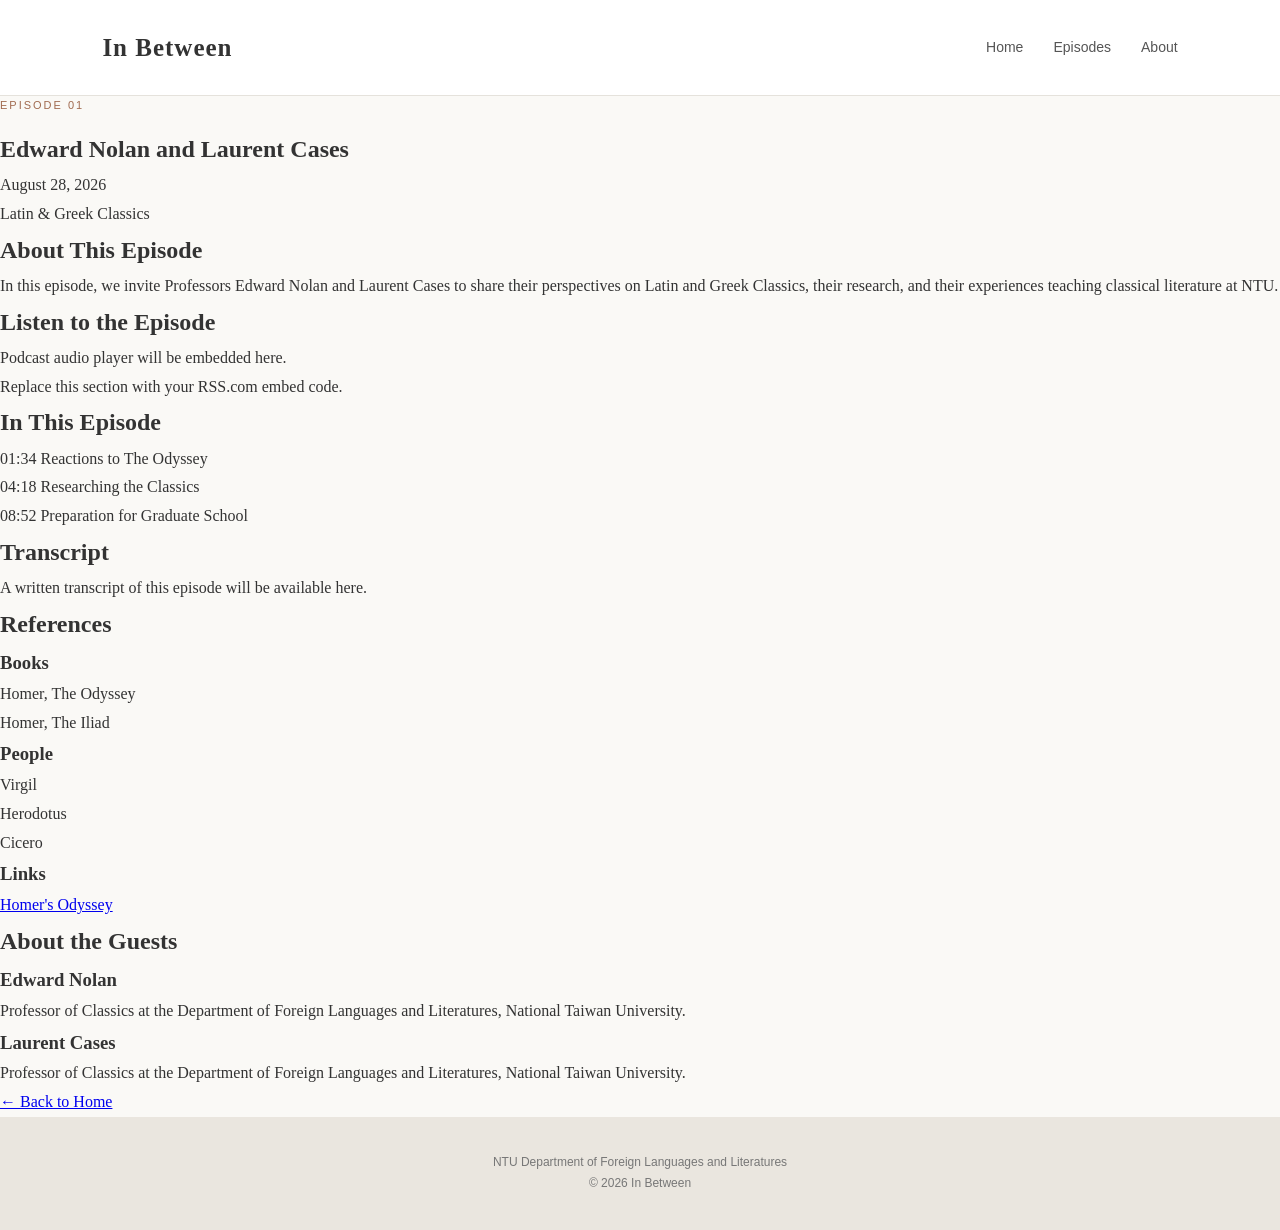
==== episodes/episode-01.html @ c0de311c "Add Episode 01 page" ====
<!DOCTYPE html>
<html lang="en">

<head>
    <meta charset="UTF-8">
    <meta name="viewport" content="width=device-width, initial-scale=1.0">

    <title>Episode 01 | In Between</title>

    <link rel="stylesheet" href="../css/style.css">
</head>

<body>

    <!-- Navigation -->
    <header class="site-header">
        <a href="../index.html" class="logo">In Between</a>

        <nav>
            <a href="../index.html">Home</a>
            <a href="../index.html#episodes">Episodes</a>
            <a href="../index.html#about">About</a>
        </nav>
    </header>

    <main class="episode-page">

        <!-- Episode Header -->
        <section class="episode-hero">

            <p class="episode-number">EPISODE 01</p>

            <h1>Edward Nolan and Laurent Cases</h1>

            <p class="episode-date">August 28, 2026</p>

            <p class="episode-subtitle">
                Latin & Greek Classics
            </p>

        </section>

        <!-- Introduction -->
        <section class="episode-intro">

            <h2>About This Episode</h2>

            <p>
                In this episode, we invite Professors
                Edward Nolan and Laurent Cases to share
                their perspectives on Latin and Greek
                Classics, their research, and their
                experiences teaching classical literature
                at NTU.
            </p>

        </section>

        <!-- Audio Player -->
        <section class="audio-section">

            <h2>Listen to the Episode</h2>

            <div class="audio-player">
                <p>
                    Podcast audio player will be embedded here.
                </p>
                <p>
                    Replace this section with your RSS.com
                    embed code.
                </p>
            </div>

        </section>

        <!-- Timestamps -->
        <section class="timestamps">

            <h2>In This Episode</h2>

            <ul>
                <li>
                    <span>01:34</span>
                    Reactions to The Odyssey
                </li>

                <li>
                    <span>04:18</span>
                    Researching the Classics
                </li>

                <li>
                    <span>08:52</span>
                    Preparation for Graduate School
                </li>
            </ul>

        </section>

        <!-- Transcript -->
        <section class="transcript">

            <h2>Transcript</h2>

            <p>
                A written transcript of this episode
                will be available here.
            </p>

        </section>

        <!-- References -->
        <section class="references">

            <h2>References</h2>

            <h3>Books</h3>
            <ul>
                <li>Homer, The Odyssey</li>
                <li>Homer, The Iliad</li>
            </ul>

            <h3>People</h3>
            <ul>
                <li>Virgil</li>
                <li>Herodotus</li>
                <li>Cicero</li>
            </ul>

            <h3>Links</h3>
            <ul>
                <li>
                    <a href="https://en.wikipedia.org/wiki/Odyssey"
                       target="_blank">
                        Homer's Odyssey
                    </a>
                </li>
            </ul>

        </section>

        <!-- Guest Biographies -->
        <section class="guests">

            <h2>About the Guests</h2>

            <div class="guest-card">

                <h3>Edward Nolan</h3>

                <p>
                    Professor of Classics at the Department
                    of Foreign Languages and Literatures,
                    National Taiwan University.
                </p>

            </div>

            <div class="guest-card">

                <h3>Laurent Cases</h3>

                <p>
                    Professor of Classics at the Department
                    of Foreign Languages and Literatures,
                    National Taiwan University.
                </p>

            </div>

        </section>

        <!-- Back to Home -->
        <div class="back-home">
            <a href="../index.html">
                ← Back to Home
            </a>
        </div>

    </main>

    <!-- Footer -->
    <footer>
        <p>
            NTU Department of Foreign Languages and Literatures
        </p>

        <p>© 2026 In Between</p>
    </footer>

</body>
</html>
---- css/style.css ----
/* =========================
   GENERAL SETTINGS
========================= */

* {
    box-sizing: border-box;
    margin: 0;
    padding: 0;
}

html {
    scroll-behavior: smooth;
}

body {
    font-family: Georgia, "Times New Roman", serif;
    color: #333333;
    background-color: #faf9f6;
    line-height: 1.8;
}

/* =========================
   HEADER & NAVIGATION
========================= */

.site-header {
    display: flex;
    justify-content: space-between;
    align-items: center;
    padding: 25px 8%;
    background-color: #ffffff;
    border-bottom: 1px solid #e5e2dc;
}

.logo {
    font-size: 25px;
    font-weight: bold;
    color: #333333;
    text-decoration: none;
    letter-spacing: 1px;
}

nav {
    display: flex;
    gap: 30px;
}

nav a {
    color: #555555;
    text-decoration: none;
    font-family: Arial, sans-serif;
    font-size: 14px;
}

nav a:hover {
    color: #a16b50;
}

/* =========================
   HERO SECTION
========================= */

.hero {
    text-align: center;
    padding: 120px 20px;
    background-color: #eeeae2;
}

.eyebrow {
    font-family: Arial, sans-serif;
    font-size: 12px;
    letter-spacing: 2px;
    text-transform: uppercase;
    color: #8c7666;
    margin-bottom: 25px;
}

.hero h1 {
    font-size: 64px;
    font-weight: normal;
    letter-spacing: 3px;
    margin-bottom: 20px;
}

.hero-description {
    font-size: 18px;
    color: #666666;
}

/* =========================
   CONTENT SECTIONS
========================= */

.about,
.episodes {
    max-width: 900px;
    margin: 90px auto;
    padding: 0 25px;
}

.about h2,
.episodes h2 {
    font-size: 30px;
    font-weight: normal;
    margin-bottom: 25px;
    border-bottom: 1px solid #d8d2c8;
    padding-bottom: 12px;
}

.about p {
    font-size: 17px;
    color: #555555;
}

/* =========================
   EPISODE CARD
========================= */

.episode-card {
    background-color: #ffffff;
    padding: 35px;
    border: 1px solid #e8e4dc;
    margin-top: 25px;
}

.episode-number {
    font-family: Arial, sans-serif;
    font-size: 11px;
    letter-spacing: 2px;
    color: #a16b50;
    margin-bottom: 12px;
}

.episode-card h3 {
    font-size: 24px;
    font-weight: normal;
    margin-bottom: 12px;
}

.episode-card p {
    color: #777777;
}

.read-more {
    display: inline-block;
    margin-top: 20px;
    color: #a16b50;
    text-decoration: none;
}

.read-more:hover {
    text-decoration: underline;
}

/* =========================
   FOOTER
========================= */

footer {
    text-align: center;
    padding: 35px 20px;
    background-color: #eae6df;
    color: #777777;
    font-family: Arial, sans-serif;
    font-size: 12px;
}

/* =========================
   MOBILE RESPONSIVE
========================= */

@media (max-width: 600px) {

    .site-header {
        flex-direction: column;
        gap: 15px;
    }

    nav {
        gap: 18px;
    }

    .hero {
        padding: 80px 20px;
    }

    .hero h1 {
        font-size: 42px;
    }

    .about,
    .episodes {
        margin: 60px auto;
    }

}
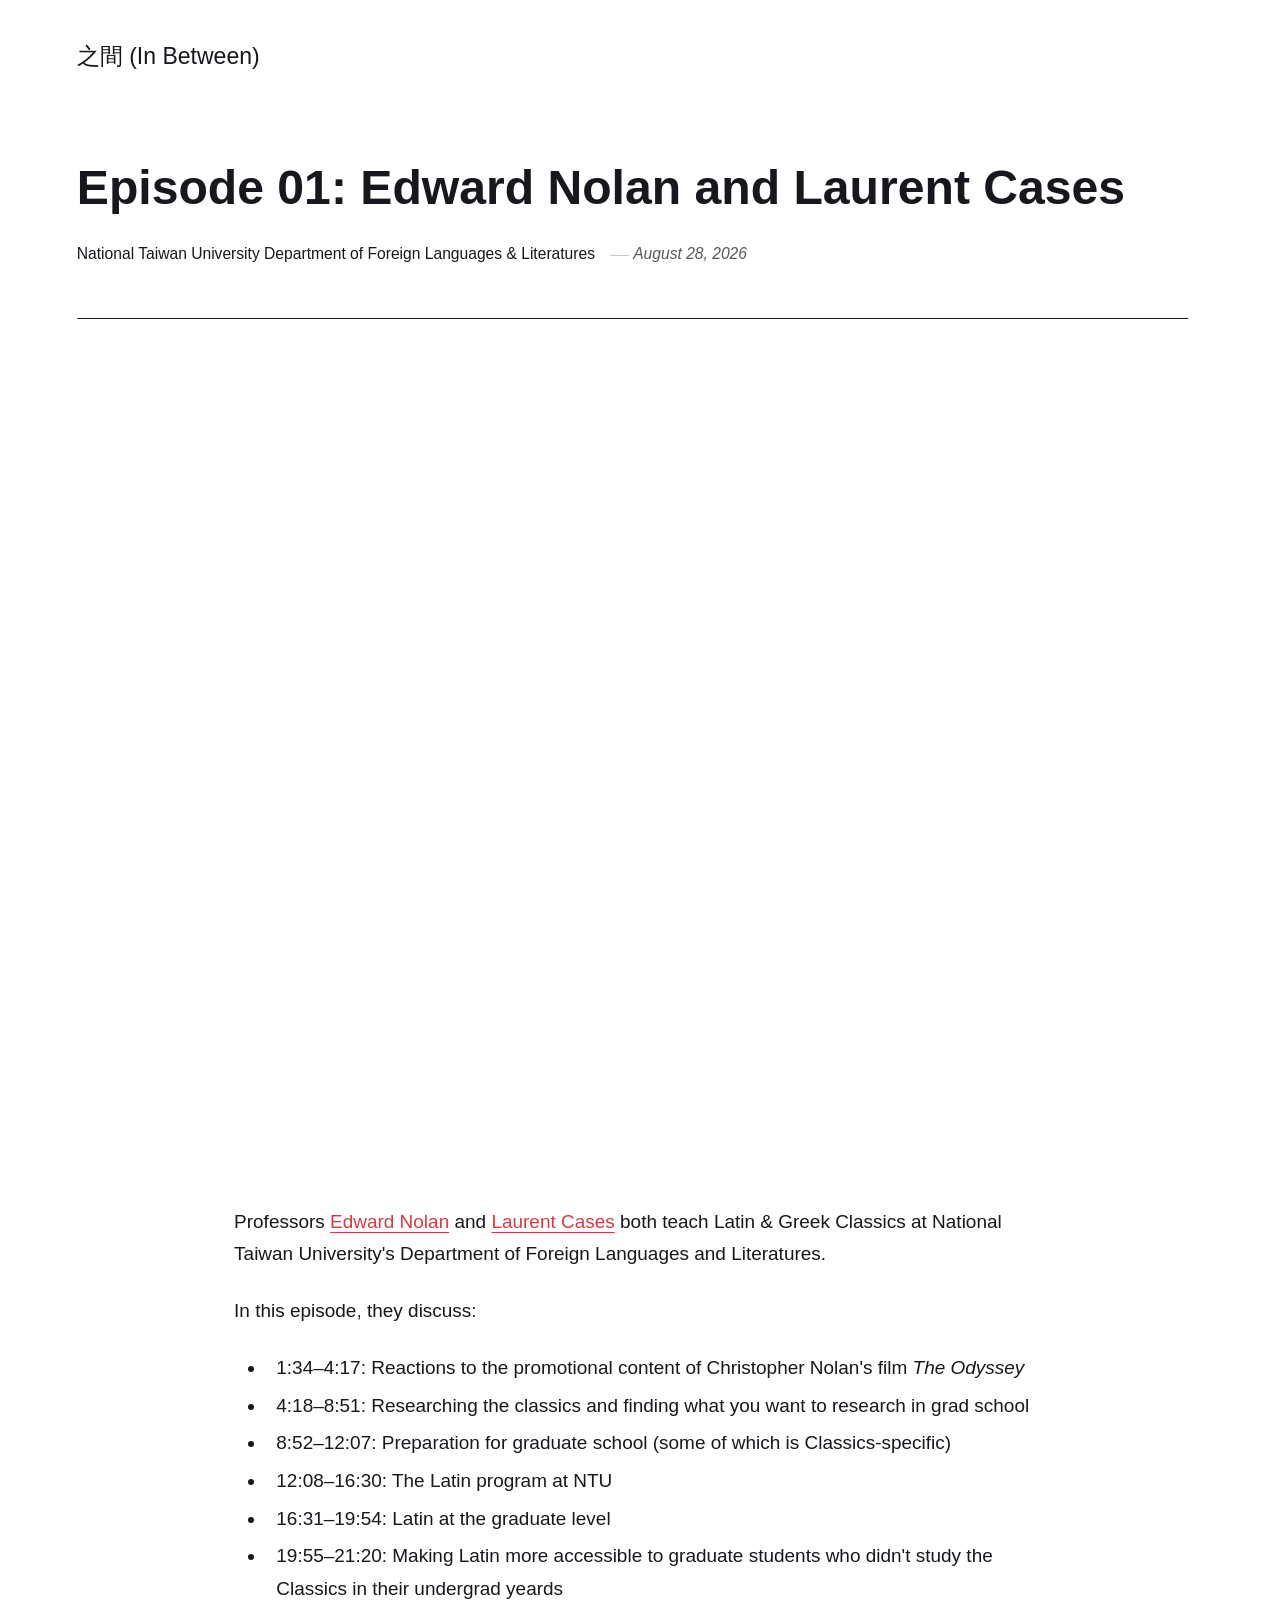
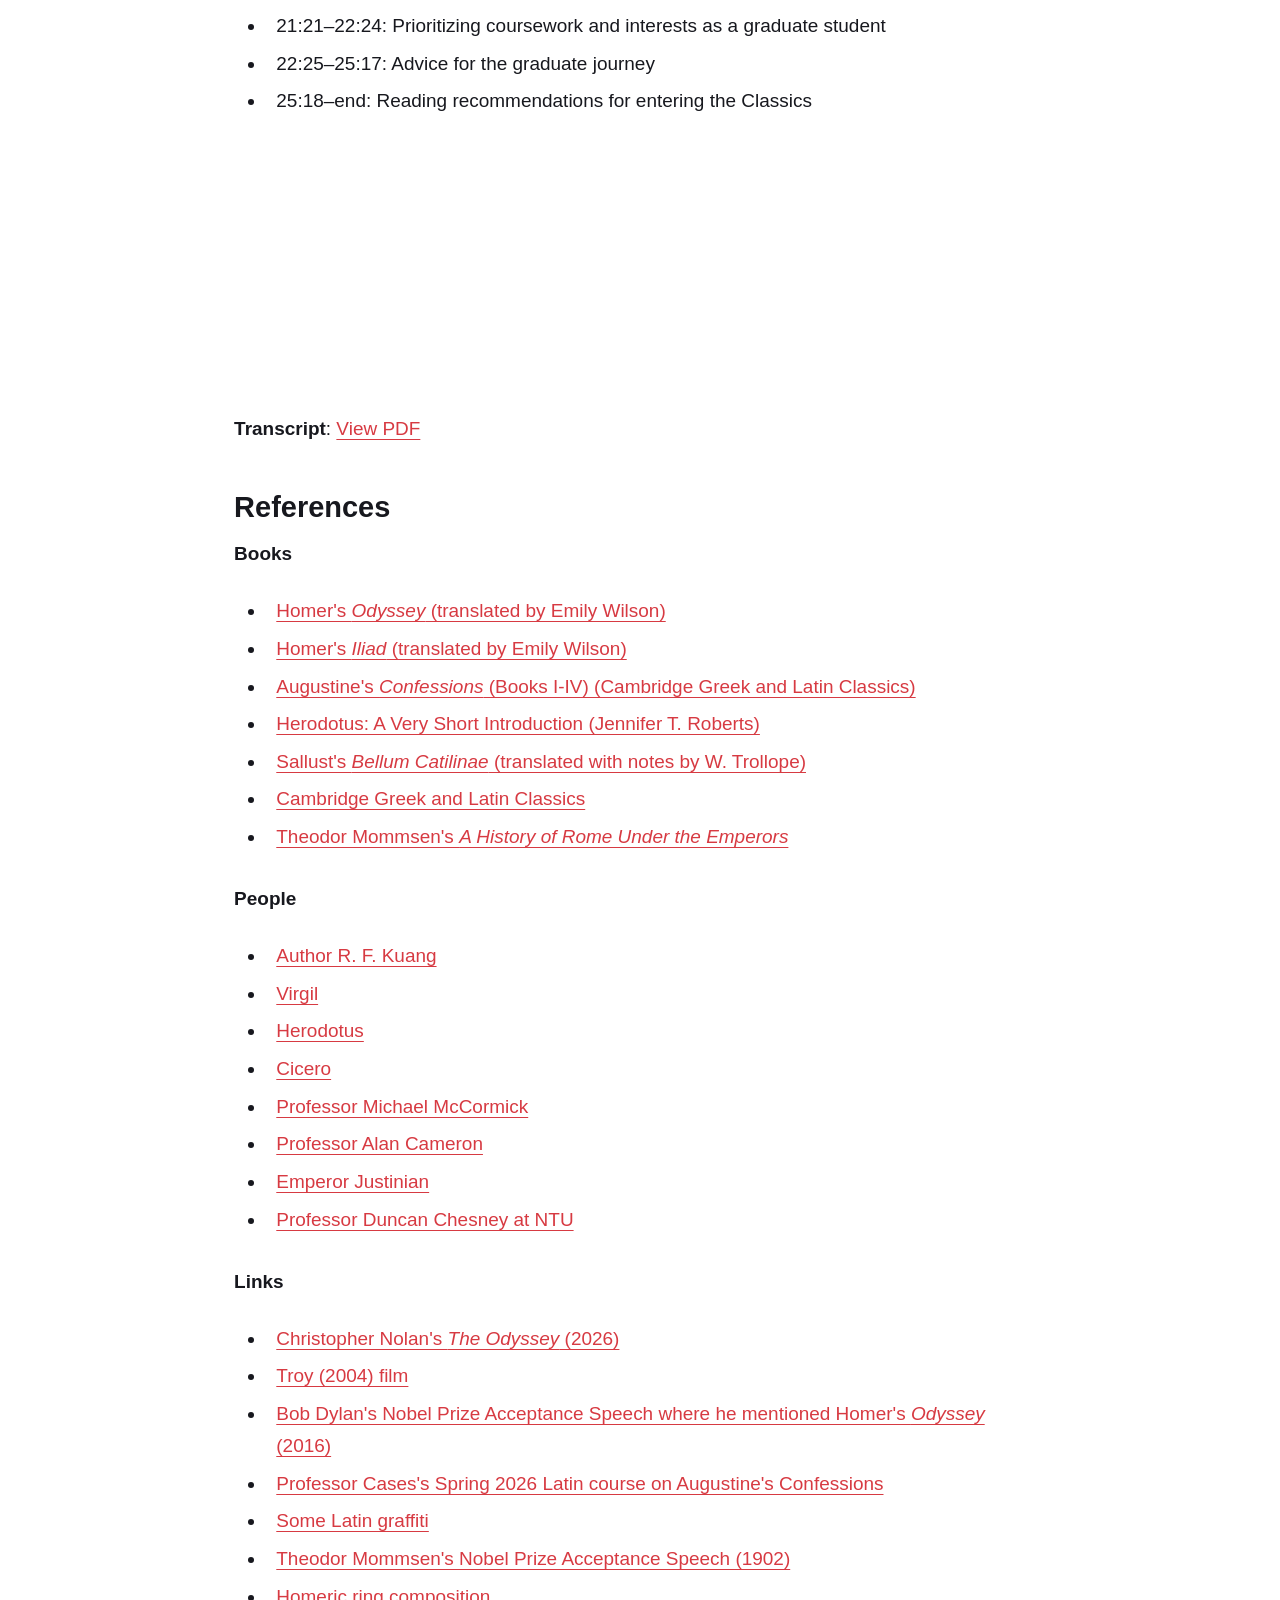
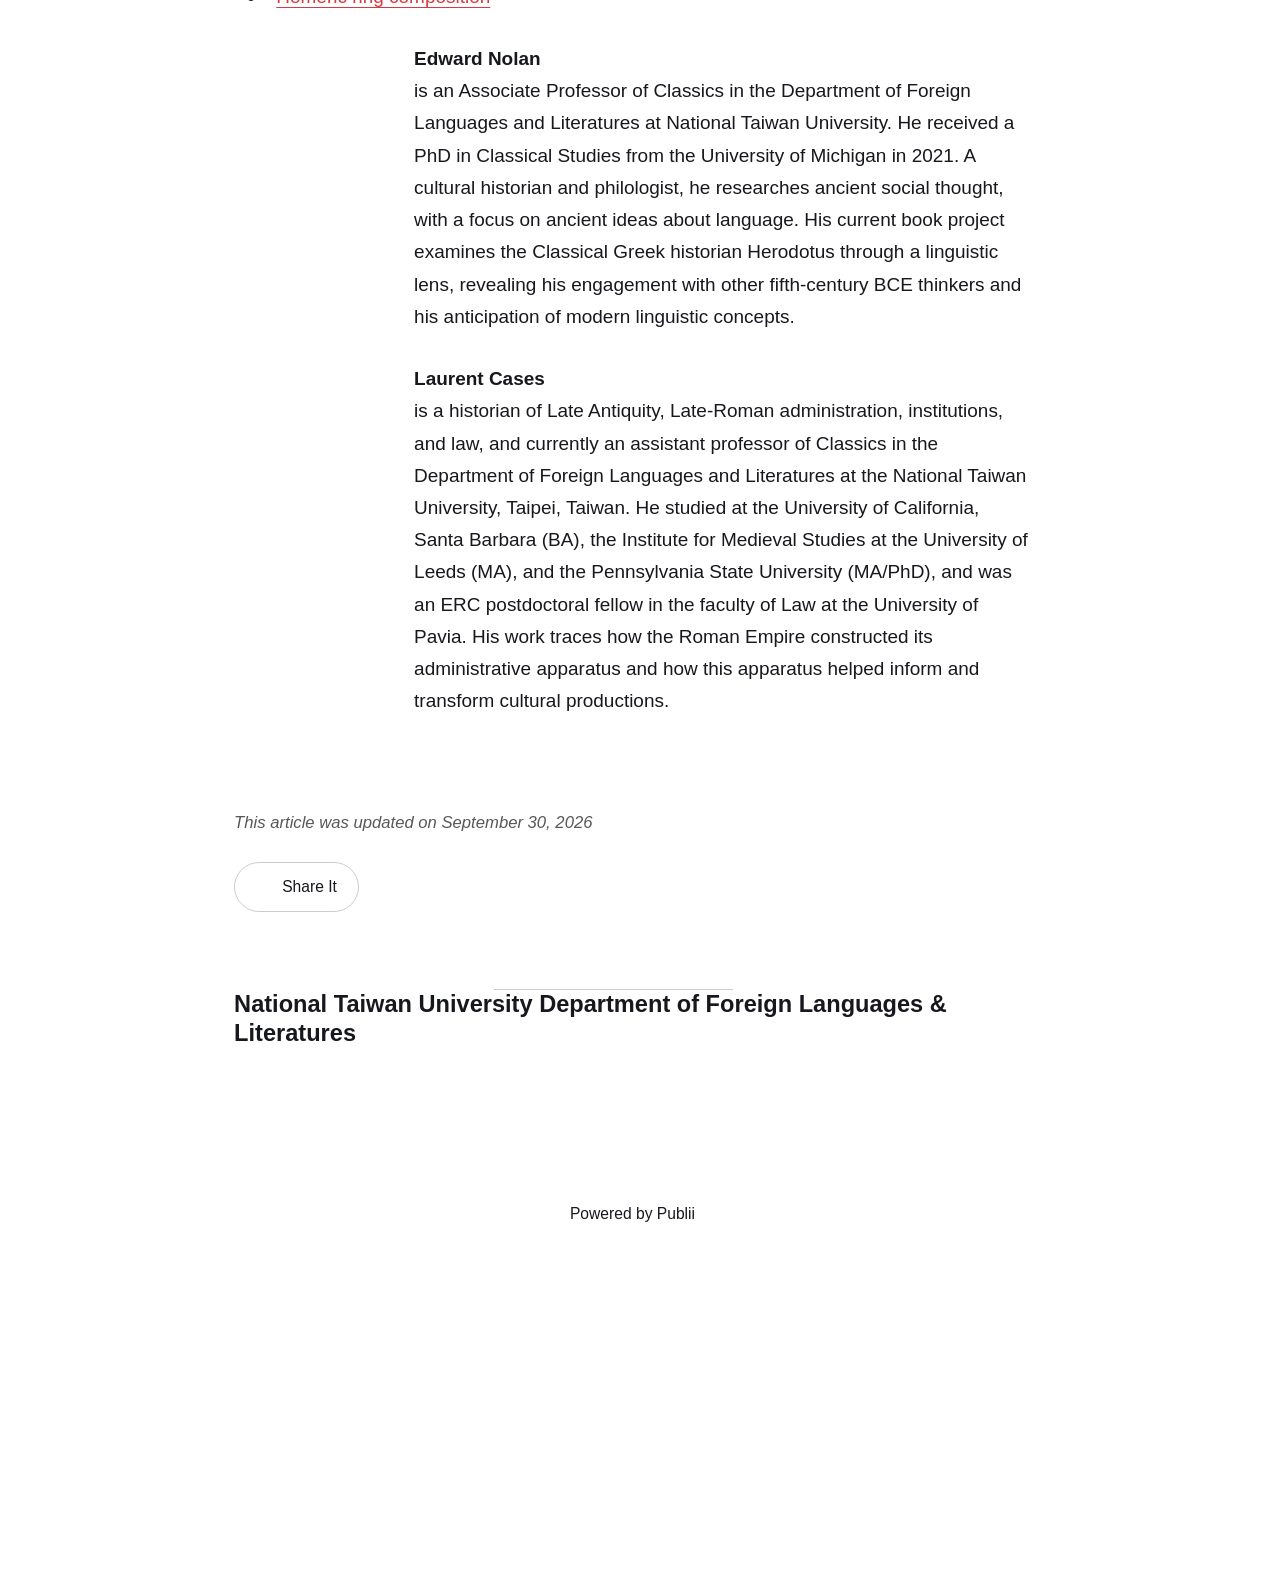
==== commit f80fb895: "Update episode-01.html" ====
--- a/episodes/episode-01.html
+++ b/episodes/episode-01.html
@@ -1,193 +1,12 @@
-
-<!DOCTYPE html>
-<html lang="en">
-
-<head>
-    <meta charset="UTF-8">
-    <meta name="viewport" content="width=device-width, initial-scale=1.0">
-
-    <title>Episode 01 | In Between</title>
-
-    <link rel="stylesheet" href="../css/style.css">
-</head>
-
-<body>
-
-    <!-- Navigation -->
-    <header class="site-header">
-        <a href="../index.html" class="logo">In Between</a>
-
-        <nav>
-            <a href="../index.html">Home</a>
-            <a href="../index.html#episodes">Episodes</a>
-            <a href="../index.html#about">About</a>
-        </nav>
-    </header>
-
-    <main class="episode-page">
-
-        <!-- Episode Header -->
-        <section class="episode-hero">
-
-            <p class="episode-number">EPISODE 01</p>
-
-            <h1>Edward Nolan and Laurent Cases</h1>
-
-            <p class="episode-date">August 28, 2026</p>
-
-            <p class="episode-subtitle">
-                Latin & Greek Classics
-            </p>
-
-        </section>
-
-        <!-- Introduction -->
-        <section class="episode-intro">
-
-            <h2>About This Episode</h2>
-
-            <p>
-                In this episode, we invite Professors
-                Edward Nolan and Laurent Cases to share
-                their perspectives on Latin and Greek
-                Classics, their research, and their
-                experiences teaching classical literature
-                at NTU.
-            </p>
-
-        </section>
-
-        <!-- Audio Player -->
-        <section class="audio-section">
-
-            <h2>Listen to the Episode</h2>
-
-            <div class="audio-player">
-                <p>
-                    Podcast audio player will be embedded here.
-                </p>
-                <p>
-                    Replace this section with your RSS.com
-                    embed code.
-                </p>
-            </div>
-
-        </section>
-
-        <!-- Timestamps -->
-        <section class="timestamps">
-
-            <h2>In This Episode</h2>
-
-            <ul>
-                <li>
-                    <span>01:34</span>
-                    Reactions to The Odyssey
-                </li>
-
-                <li>
-                    <span>04:18</span>
-                    Researching the Classics
-                </li>
-
-                <li>
-                    <span>08:52</span>
-                    Preparation for Graduate School
-                </li>
-            </ul>
-
-        </section>
-
-        <!-- Transcript -->
-        <section class="transcript">
-
-            <h2>Transcript</h2>
-
-            <p>
-                A written transcript of this episode
-                will be available here.
-            </p>
-
-        </section>
-
-        <!-- References -->
-        <section class="references">
-
-            <h2>References</h2>
-
-            <h3>Books</h3>
-            <ul>
-                <li>Homer, The Odyssey</li>
-                <li>Homer, The Iliad</li>
-            </ul>
-
-            <h3>People</h3>
-            <ul>
-                <li>Virgil</li>
-                <li>Herodotus</li>
-                <li>Cicero</li>
-            </ul>
-
-            <h3>Links</h3>
-            <ul>
-                <li>
-                    <a href="https://en.wikipedia.org/wiki/Odyssey"
-                       target="_blank">
-                        Homer's Odyssey
-                    </a>
-                </li>
-            </ul>
-
-        </section>
-
-        <!-- Guest Biographies -->
-        <section class="guests">
-
-            <h2>About the Guests</h2>
-
-            <div class="guest-card">
-
-                <h3>Edward Nolan</h3>
-
-                <p>
-                    Professor of Classics at the Department
-                    of Foreign Languages and Literatures,
-                    National Taiwan University.
-                </p>
-
-            </div>
-
-            <div class="guest-card">
-
-                <h3>Laurent Cases</h3>
-
-                <p>
-                    Professor of Classics at the Department
-                    of Foreign Languages and Literatures,
-                    National Taiwan University.
-                </p>
-
-            </div>
-
-        </section>
-
-        <!-- Back to Home -->
-        <div class="back-home">
-            <a href="../index.html">
-                ← Back to Home
-            </a>
-        </div>
-
-    </main>
-
-    <!-- Footer -->
-    <footer>
-        <p>
-            NTU Department of Foreign Languages and Literatures
-        </p>
-
-        <p>© 2026 In Between</p>
-    </footer>
-
-</body>
-</html>
+<!DOCTYPE html><html lang="en-us"><head><meta charset="utf-8"><meta http-equiv="X-UA-Compatible" content="IE=edge"><meta name="viewport" content="width=device-width,initial-scale=1"><title>Episode 01: Edward Nolan and Laurent Cases - 之間 (In Between)</title><meta name="description" content="Professors Edward Nolan and Laurent Cases both teach Latin &amp;amp; Greek Classics at National Taiwan University&#x27;s Department of Foreign Languages and Literatures. In this episode, they discuss: Transcript: View PDF Books People Links"><meta name="generator" content="Publii Open-Source CMS for Static Site"><link rel="canonical" href="https://jakey-b.github.io/in-between-podcast/01/"><link rel="alternate" type="application/atom+xml" href="https://jakey-b.github.io/in-between-podcast/feed.xml" title="之間 (In Between) - RSS"><link rel="alternate" type="application/json" href="https://jakey-b.github.io/in-between-podcast/feed.json" title="之間 (In Between) - JSON"><meta property="og:title" content="Episode 01: Edward Nolan and Laurent Cases"><meta property="og:site_name" content="之間 (In Between)"><meta property="og:description" content="Professors Edward Nolan and Laurent Cases both teach Latin &amp;amp; Greek Classics at National Taiwan University&#x27;s Department of Foreign Languages and Literatures. In this episode, they discuss: Transcript: View PDF Books People Links"><meta property="og:url" content="https://jakey-b.github.io/in-between-podcast/01/"><meta property="og:type" content="article"><link rel="stylesheet" href="../assets/css/style.css"><script type="application/ld+json">{"@context":"http://schema.org","@type":"Article","mainEntityOfPage":{"@type":"WebPage","@id":"https://jakey-b.github.io/in-between-podcast/01/"},"headline":"Episode 01: Edward Nolan and Laurent Cases","datePublished":"2026-08-28T12:33+08:00","dateModified":"2026-09-30T10:39+08:00","description":"Professors Edward Nolan and Laurent Cases both teach Latin &amp; Greek Classics at National Taiwan University's Department of Foreign Languages and Literatures. In this episode, they discuss: Transcript: View PDF Books People Links","author":{"@type":"Person","name":"National Taiwan University Department of Foreign Languages & Literatures","url":"https://jakey-b.github.io/in-between-podcast/authors/national-taiwan-university-department-of-foreign-languages-and-literatures/"},"publisher":{"@type":"Organization","name":"National Taiwan University Department of Foreign Languages & Literatures"}}</script><noscript><style>img[loading] {
+                    opacity: 1;
+                }</style></noscript></head><body class="post-template"><header class="top js-header"><a class="logo" href="https://jakey-b.github.io/in-between-podcast/">之間 (In Between)</a></header><main class="post"><article class="content"><div class="hero hero--noimage"><header class="hero__content"><div class="wrapper"><h1>Episode 01: Edward Nolan and Laurent Cases</h1><div class="feed__meta content__meta"><a href="https://jakey-b.github.io/in-between-podcast/authors/national-taiwan-university-department-of-foreign-languages-and-literatures/" class="feed__author">National Taiwan University Department of Foreign Languages &amp; Literatures</a> <time datetime="2026-08-28T12:33" class="feed__date">August 28, 2026</time></div></div></header></div><div class="entry-wrapper content__entry"><figure class="post__image"><img loading="lazy" src="https://jakey-b.github.io/in-between-podcast/media/posts/2/S__9674755-1.jpg" alt="" width="1477" height="1108" sizes="(max-width: 1920px) 100vw, 1920px" srcset="https://jakey-b.github.io/in-between-podcast/media/posts/2/responsive/S__9674755-1-xs.jpg 640w, https://jakey-b.github.io/in-between-podcast/media/posts/2/responsive/S__9674755-1-sm.jpg 768w, https://jakey-b.github.io/in-between-podcast/media/posts/2/responsive/S__9674755-1-md.jpg 1024w, https://jakey-b.github.io/in-between-podcast/media/posts/2/responsive/S__9674755-1-lg.jpg 1366w, https://jakey-b.github.io/in-between-podcast/media/posts/2/responsive/S__9674755-1-xl.jpg 1600w, https://jakey-b.github.io/in-between-podcast/media/posts/2/responsive/S__9674755-1-2xl.jpg 1920w"></figure><p>Professors <a href="https://taiwan.academia.edu/EdwardNolan" target="_blank" rel="noopener">Edward Nolan</a> and <a href="https://taiwan.academia.edu/LaurentCases" target="_blank" rel="noopener">Laurent Cases</a> both teach Latin &amp; Greek Classics at National Taiwan University's Department of Foreign Languages and Literatures.</p><p>In this episode, they discuss:</p><ul><li>1:34–4:17: Reactions to the promotional content of Christopher Nolan's film <em>The Odyssey</em></li><li>4:18–8:51: Researching the classics and finding what you want to research in grad school</li><li>8:52–12:07: Preparation for graduate school (some of which is Classics-specific)</li><li>12:08–16:30: The Latin program at NTU</li><li>16:31–19:54: Latin at the graduate level</li><li>19:55–21:20: Making Latin more accessible to graduate students who didn't study the Classics in their undergrad yeards</li><li>21:21–22:24: Prioritizing coursework and interests as a graduate student</li><li>22:25–25:17: Advice for the graduate journey</li><li>25:18–end: Reading recommendations for entering the Classics</li></ul><div class="post__iframe"><iframe loading="lazy" width="100%" height="202px" src="https://player.rss.com/in-between/3187342?theme=default&amp;v=2&amp;hl=aGlkZV9sb2dv" title="Episode 01: Edward Nolan and Laurent Cases" frameborder="0" allow="accelerometer; autoplay; clipboard-write; encrypted-media; gyroscope; picture-in-picture" allowfullscreen="allowfullscreen" scrolling="no"><a href="https://rss.com/podcasts/in-between/3187342/">Episode 01: Edward Nolan and Laurent Cases | RSS.com</a></iframe></div><p><strong>Transcript</strong>: <a href="https://drive.google.com/file/d/1wYTNZQz8hD3q_YVYF2yixXlyH9Dval0J/view?usp=sharing" target="_blank" rel="noopener noreferrer">View PDF</a></p><h3><strong>References</strong></h3><p><strong>Books</strong></p><ul><li><a href="https://bookshop.org/p/books/the-odyssey-homer/812ee5f8ca465fbe" target="_blank" rel="noopener">Homer's <em>Odyssey</em> (translated by Emily Wilson)</a></li><li><a href="https://bookshop.org/p/books/the-iliad-homer/52ad389c7ea77eb8" target="_blank" rel="noopener">Homer's <em>Iliad</em> (translated by Emily Wilson)</a></li><li><a href="https://bookshop.org/p/books/augustine-confessions-augustine-augustine/3dc6581a03227226" target="_blank" rel="noopener">Augustine's <em>Confessions</em> (Books I-IV) (Cambridge Greek and Latin Classics)</a></li><li><a href="https://bookshop.org/p/books/herodotus-a-very-short-introduction-professor-of-classics-and-history-at-the-city-college-of-new-york-and-the-city-university-of-new-york-graduate-cen/2ae467e4c104dc6b" target="_blank" rel="noopener">Herodotus: A Very Short Introduction (Jennifer T. Roberts)</a></li><li><a href="https://bookshop.org/p/books/the-bellum-catilinarium-of-sallust-and-cicero-s-four-orations-against-catiline-with-notes-together-with-the-bellum-jugurthinum-of-sallust-by-w-tro/dd2bea7efda26b1a?ean=9781021249920&amp;bkshp-astro=t" target="_blank" rel="noopener">Sallust's <em>Bellum Catilinae</em> (translated with notes by W. Trollope)</a></li><li><a href="https://www.cambridge.org/core/series/cambridge-greek-and-latin-classics/9900A4E001E0221C90A6CAD4E6F45A1B" target="_blank" rel="noopener">Cambridge Greek and Latin Classics</a></li><li><a href="https://bookshop.org/p/books/a-history-of-rome-under-the-emperors-theodor-mommsen/1419ef3388af21c8" target="_blank" rel="noopener">Theodor Mommsen's <em>A History of Rome Under the Emperors</em></a></li></ul><p><strong>People</strong></p><ul><li><a href="https://www.rfkuang.com/" target="_blank" rel="noopener">Author R. F. Kuang</a></li><li><a href="https://www.britannica.com/biography/Virgil" target="_blank" rel="noopener">Virgil</a></li><li><a href="https://penelope.uchicago.edu/Thayer/E/Roman/Texts/Herodotus/home.html" target="_blank" rel="noopener">Herodotus</a></li><li><a href="https://iep.utm.edu/cicero-roman-philosopher/" target="_blank" rel="noopener">Cicero</a></li><li><a href="https://history.fas.harvard.edu/people/michael-mccormick" target="_blank" rel="noopener">Professor Michael McCormick</a></li><li><a href="https://classics.columbia.edu/news/2017/8/3/professor-alan-cameron-1938-2017">Professor Alan Cameron</a></li><li><a href="https://www.metmuseum.org/essays/the-byzantine-state-under-justinian-i-justinian-the-great" target="_blank" rel="noopener">Emperor Justinian</a></li><li><a href="https://www.forex.ntu.edu.tw/teacher/?lang=en#:~:text=CHESNEY%2C%20DUNCAN%20DONALD%20McCOLL" target="_blank" rel="noopener">Professor Duncan Chesney at NTU</a></li></ul><p><strong>Links</strong></p><ul><li><a href="https://letterboxd.com/film/the-odyssey-2026/" target="_blank" rel="noopener">Christopher Nolan's <em>The Odyssey</em> (2026)</a></li><li><a href="https://letterboxd.com/film/troy/" target="_blank" rel="noopener">Troy (2004) film</a></li><li><a href="https://www.nobelprize.org/prizes/literature/2016/dylan/lecture/" target="_blank" rel="noopener">Bob Dylan's Nobel Prize Acceptance Speech where he mentioned Homer's <em>Odyssey</em> (2016)</a></li><li><a href="https://nol.ntu.edu.tw/nol/coursesearch/print_table.php?course_id=122%20M5860&amp;class=&amp;dpt_code=1220&amp;ser_no=40506&amp;semester=114-2&amp;lang=EN" target="_blank" rel="noopener noreferrer">Professor Cases's Spring 2026 Latin course on Augustine's Confessions</a></li><li><a href="https://antigonejournal.com/2022/03/roman-graffiti/" target="_blank" rel="noopener">Some Latin graffiti</a></li><li><a href="https://www.nobelprize.org/prizes/literature/1902/ceremony-speech/" target="_blank" rel="noopener">Theodor Mommsen's Nobel Prize Acceptance Speech (1902)</a></li><li><a href="https://people.duke.edu/~wj25/UC_Web_Site/epic/ringcomp.html" target="_blank" rel="noopener">Homeric ring composition</a></li></ul><p> </p><div class="guest-block"><figure class="post__image"><img loading="lazy" src="https://jakey-b.github.io/in-between-podcast/media/posts/2/Nolan-circular-transparent.png" alt="" width="150" height="150" sizes="(max-width: 1920px) 100vw, 1920px" srcset="https://jakey-b.github.io/in-between-podcast/media/posts/2/responsive/Nolan-circular-transparent-xs.png 640w, https://jakey-b.github.io/in-between-podcast/media/posts/2/responsive/Nolan-circular-transparent-sm.png 768w, https://jakey-b.github.io/in-between-podcast/media/posts/2/responsive/Nolan-circular-transparent-md.png 1024w, https://jakey-b.github.io/in-between-podcast/media/posts/2/responsive/Nolan-circular-transparent-lg.png 1366w, https://jakey-b.github.io/in-between-podcast/media/posts/2/responsive/Nolan-circular-transparent-xl.png 1600w, https://jakey-b.github.io/in-between-podcast/media/posts/2/responsive/Nolan-circular-transparent-2xl.png 1920w"></figure><div class="bio"><strong>Edward Nolan</strong> is an Associate Professor of Classics in the Department of Foreign Languages and Literatures at National Taiwan University. He received a PhD in Classical Studies from the University of Michigan in 2021. A cultural historian and philologist, he researches ancient social thought, with a focus on ancient ideas about language. His current book project examines the Classical Greek historian Herodotus through a linguistic lens, revealing his engagement with other fifth-century BCE thinkers and his anticipation of modern linguistic concepts.</div></div><div class="guest-block"><figure class="post__image"><img loading="lazy" src="https://jakey-b.github.io/in-between-podcast/media/posts/2/Cases-circular-transparent.png" alt="" width="150" height="150" sizes="(max-width: 1920px) 100vw, 1920px" srcset="https://jakey-b.github.io/in-between-podcast/media/posts/2/responsive/Cases-circular-transparent-xs.png 640w, https://jakey-b.github.io/in-between-podcast/media/posts/2/responsive/Cases-circular-transparent-sm.png 768w, https://jakey-b.github.io/in-between-podcast/media/posts/2/responsive/Cases-circular-transparent-md.png 1024w, https://jakey-b.github.io/in-between-podcast/media/posts/2/responsive/Cases-circular-transparent-lg.png 1366w, https://jakey-b.github.io/in-between-podcast/media/posts/2/responsive/Cases-circular-transparent-xl.png 1600w, https://jakey-b.github.io/in-between-podcast/media/posts/2/responsive/Cases-circular-transparent-2xl.png 1920w"></figure><div class="bio"><strong>Laurent Cases</strong> is a historian of Late Antiquity, Late-Roman administration, institutions, and law, and currently an assistant professor of Classics in the Department of Foreign Languages and Literatures at the National Taiwan University, Taipei, Taiwan. He studied at the University of California, Santa Barbara (BA), the Institute for Medieval Studies at the University of Leeds (MA), and the Pennsylvania State University (MA/PhD), and was an ERC postdoctoral fellow in the faculty of Law at the University of Pavia. His work traces how the Roman Empire constructed its administrative apparatus and how this apparatus helped inform and transform cultural productions.</div></div><p> </p></div><footer class="content__footer"><div class="entry-wrapper"><p class="content__updated">This article was updated on September 30, 2026</p><div class="content__actions"><div class="content__share"><button class="btn--icon content__share-button js-content__share-button"><svg width="20" height="20" aria-hidden="true"><use xlink:href="https://jakey-b.github.io/in-between-podcast/assets/svg/svg-map.svg#share"></use></svg> <span>Share It</span></button><div class="content__share-popup js-content__share-popup"></div></div></div><div class="content__bio bio"><div><h3 class="h4 bio__name"><a href="https://jakey-b.github.io/in-between-podcast/authors/national-taiwan-university-department-of-foreign-languages-and-literatures/" rel="author">National Taiwan University Department of Foreign Languages &amp; Literatures</a></h3></div></div></div></footer></article></main><footer class="footer footer--glued"><div class="wrapper"><div class="footer__copyright">Powered by Publii</div><button id="backToTop" class="footer__bttop" aria-label="Back to top" title="Back to top"><svg width="20" height="20"><use xlink:href="https://jakey-b.github.io/in-between-podcast/assets/svg/svg-map.svg#toparrow"/></svg></button></div></footer><script defer="defer" src="https://jakey-b.github.io/in-between-podcast/assets/js/scripts.min.js?v&#x3D;dafec4f87fead6718cb125f0b0fc8441"></script><script>window.publiiThemeMenuConfig={mobileMenuMode:'sidebar',animationSpeed:300,submenuWidth: 'auto',doubleClickTime:500,mobileMenuExpandableSubmenus:true,relatedContainerForOverlayMenuSelector:'.top'};</script><script>var images = document.querySelectorAll('img[loading]');
+        for (var i = 0; i < images.length; i++) {
+            if (images[i].complete) {
+                images[i].classList.add('is-loaded');
+            } else {
+                images[i].addEventListener('load', function () {
+                    this.classList.add('is-loaded');
+                }, false);
+            }
+        }</script></body></html>
--- a/assets/css/style.css
+++ b/assets/css/style.css
@@ -0,0 +1 @@
+:root{--page-margin:6vw;--page-width:66rem;--entry-width:42rem;--navbar-height:4.4rem;--border-radius:3px;--baseline:0.28333rem;--gallery-gap:calc(var(--baseline) * 1.5);--body-font:-apple-system,BlinkMacSystemFont,"Segoe UI",Roboto,Oxygen,Ubuntu,Cantarell,"Fira Sans","Droid Sans","Helvetica Neue",Arial,sans-serif,"Apple Color Emoji","Segoe UI Emoji","Segoe UI Symbol";--heading-font:-apple-system,BlinkMacSystemFont,"Segoe UI",Roboto,Oxygen,Ubuntu,Cantarell,"Fira Sans","Droid Sans","Helvetica Neue",Arial,sans-serif,"Apple Color Emoji","Segoe UI Emoji","Segoe UI Symbol";--logo-font:var(--body-font);--menu-font:var(--body-font);--font-size:clamp(1.1rem, 1.1rem + (0.09999999999999987 * ((100vw - 20rem) / 70)), 1.2rem);--font-weight-normal:400;--font-weight-bold:600;--line-height:1.7;--letter-spacing:0em;--headings-weight:500;--headings-transform:none;--headings-style:normal;--headings-letter-spacing:0em;--headings-line-height:1.2;--hero-height:50vh;--feed-image-size:8rem;--white:#FFFFFF;--black:#17181E;--helper:#FFFFFF;--dark:#17181E;--gray:#57585a;--light:#CACBCF;--lighter:#F3F3F3;--page-bg:#FFFFFF;--color:#D73A42;--text-color:#17181E;--headings-color:#17181E;--link-color:#17181E;--link-color-hover:#D73A42;--nav-link-color:#17181E;--nav-link-color-hover:#17181E;--logo-color:#17181E;--highlight-color:#FFC700;--info-color:#67B1F3;--success-color:#00A563;--warning-color:#EE4E4E}@media all and (min-width:56.25em){:root{--navbar-height:6rem}}@media (prefers-color-scheme:dark){:root{--white:#FFFFFF;--black:#1e1e1e;--helper:#1e1e1e;--dark:#CECBCB;--gray:#9D9D9D;--light:#373737;--lighter:#1e1e1e;--page-bg:#181818;--color:#FFC074;--text-color:#BFBFBF;--headings-color:#EEEDED;--link-color:#EEEDED;--link-color-hover:#FFC074;--nav-link-color:rgba(255,255,255,1);--nav-link-color-hover:rgba(255,255,255,.7);--logo-color:#FFFFFF;--highlight-color:#F6DC90;--info-color:#5B9ED5;--success-color:#54A468;--warning-color:#FB6762}}*,:after,:before{-webkit-box-sizing:border-box;box-sizing:border-box;margin:0;padding:0}article,aside,footer,header,hgroup,main,nav,section{display:block}li{list-style:none}img{height:auto;max-width:100%;vertical-align:top}button,input,select,textarea{font:inherit}address{font-style:normal}::-moz-selection{background:var(--color);color:var(--white)}::selection{background:var(--color);color:var(--white)}:focus-visible{outline:2px solid var(--color)!important;outline-offset:2px}html{font-size:var(--font-size);-webkit-font-smoothing:antialiased;-moz-osx-font-smoothing:grayscale;scroll-behavior:smooth;scrollbar-gutter:stable}html.no-scroll{overflow:hidden;position:fixed}body{background:var(--page-bg);color:var(--text-color);font-family:var(--body-font);font-variation-settings:"wght" var(--font-weight-normal);letter-spacing:var(--letter-spacing);line-height:var(--line-height);-ms-scroll-chaining:none;overscroll-behavior:none}a{color:var(--link-color);-webkit-transition:all .24s ease-out;transition:all .24s ease-out}a:hover{color:var(--link-color-hover)}a:active{color:var(--link-color-hover)}a:focus{outline:0}a{text-decoration:none}.invert{color:var(--link-color-hover);-webkit-transition:all .24s ease-out;transition:all .24s ease-out}.invert:hover{color:var(--link-color)}.invert:active{color:var(--link-color)}.invert:focus{outline:0}dl,ol,p,ul{margin-top:calc(var(--baseline) * 4 + .25vw)}blockquote,figure,hr,pre,table{margin-top:calc(var(--baseline) * 6 + .5vw);margin-bottom:calc(var(--baseline) * 6 + .5vw)}h1,h2,h3,h4,h5,h6{color:var(--headings-color);font-family:var(--heading-font);font-variation-settings:"wght" var(--headings-weight);font-style:var(--headings-style);-ms-hyphens:manual;hyphens:manual;letter-spacing:var(--headings-letter-spacing);line-height:var(--headings-line-height);margin-top:calc(var(--baseline) * 6 + 1vw);text-transform:var(--headings-transform)}.h1,h1{font-size:clamp(1.5710900065rem, 1.5710900065rem + 1.424540906 * (100vw - 20rem) / 70, 2.9956309125rem);font-family:var(--heading-font)}.h2,h2{font-size:clamp(1.3808408252rem, 1.3808408252rem + .9332127447 * (100vw - 20rem) / 70, 2.3140535699rem)}.h3,h3{font-size:clamp(1.2136296308rem, 1.2136296308rem + .4621997101 * (100vw - 20rem) / 70, 1.6758293408rem)}.h4,h4{font-size:clamp(1.1377777785rem, 1.1377777785rem + .1567604947 * (100vw - 20rem) / 70, 1.2945382732rem)}.h5,h5{font-size:clamp(1.066666667rem, 1.066666667rem + .0711111115 * (100vw - 20rem) / 70, 1.1377777785rem)}.h6,h6{font-size:clamp(1rem, 1rem + 0 * (100vw - 20rem) / 70, 1rem)}h2+*,h3+*,h4+*,h5+*,h6+*{margin-top:calc(var(--baseline) * 2 + .25vw)}b,strong{font-variation-settings:"wght" var(--font-weight-bold)}blockquote{border-top:2px solid var(--dark);border-bottom:2px solid var(--dark);color:var(--headings-color);font-family:var(--heading-font);font-style:italic;font-variation-settings:"wght" var(--font-weight-bold);padding:calc(var(--baseline) * 6 + 1vw) 2rem;font-size:clamp(1.1377777785rem, 1.1377777785rem + .1567604947 * (100vw - 20rem) / 70, 1.2945382732rem)}blockquote>:first-child{margin-top:0}ol,ul{margin-left:3ch}ol>li,ul>li{list-style:inherit;padding:0 0 var(--baseline) 1ch}dl dt{font-variation-settings:"wght" var(--font-weight-bold)}pre{background-color:var(--lighter);font-size:.8239746086rem;padding:calc(var(--baseline) * 6);white-space:pre-wrap;word-wrap:break-word}pre>code{color:var(--text-color);display:inline-block;font-size:inherit;padding:0}code{background-color:var(--lighter);color:var(--color);font-size:.8239746086rem;font-family:Menlo,Monaco,Consolas,Courier New,monospace}table{border:1px solid var(--light);border-collapse:collapse;border-spacing:0;vertical-align:top;text-align:left;width:100%}@media all and (max-width:37.4375em){table{display:block;overflow-x:auto}}table th{font-variation-settings:"wght" var(--font-weight-bold);padding:calc(var(--baseline) * 2.5) calc(var(--baseline) * 4)}table td{border-top:1px solid var(--light);padding:calc(var(--baseline) * 2.5) calc(var(--baseline) * 4)}.table-striped tr:nth-child(2n){background:var(--lighter)}.table-bordered td,.table-bordered th{border:1px solid var(--light)}.table-title th{background:var(--lighter)}figcaption{clear:both;color:var(--gray);font-style:italic;font-size:.7241964329rem;padding:calc(var(--baseline) * 3) 0 0;text-align:center}kbd{background:var(--dark);border-radius:2px;color:var(--white);font-family:Menlo,Monaco,Consolas,Courier New,monospace;font-size:.8789062495rem;padding:calc(var(--baseline) * .5) calc(var(--baseline) * 1.5)}sub,sup{font-size:65%}small{font-size:.8789062495rem}.separator,hr{background:0 0;border:none;height:auto;line-height:1;max-width:none;text-align:center}.separator::before,hr::before{content:"•••";color:var(--dark);font-size:1rem;font-variation-settings:"wght" var(--font-weight-bold);letter-spacing:1.1377777785rem;padding-left:1.1377777785rem}.separator--dot::before{content:"•";color:var(--dark);font-size:1rem;font-variation-settings:"wght" var(--font-weight-bold);letter-spacing:1.1377777785rem;padding-left:1.1377777785rem}.separator--long-line{position:relative}.separator--long-line::before{content:"";height:1rem}.separator--long-line::after{border-top:1px solid var(--light);content:"";height:1px;position:absolute;width:100%;top:50%;left:0}.btn,[type=button],[type=submit],button{align-items:center;background:0 0;border:1px solid var(--dark);border-radius:calc(var(--border-radius) * 10);color:var(--dark);cursor:pointer;display:inline-flex;font-family:var(--menu-font);font-size:.8239746086rem;font-variation-settings:"wght" var(--font-weight-bold);overflow:hidden;padding:calc(var(--baseline) * 2) calc(var(--baseline) * 4);text-align:center;-webkit-transition:all .24s ease-out;transition:all .24s ease-out;vertical-align:middle;will-change:transform}@media all and (max-width:19.9375em){.btn,[type=button],[type=submit],button{width:100%}}.btn:active,.btn:focus,.btn:hover,[type=button]:active,[type=button]:focus,[type=button]:hover,[type=submit]:active,[type=submit]:focus,[type=submit]:hover,button:active,button:focus,button:hover{background-color:var(--dark);color:var(--helper)}.btn--icon{gap:.3rem;justify-content:center}.btn--icon svg{stroke:currentColor}@media all and (min-width:20em){.btn+.btn,.btn+[type=button],.btn+[type=submit],.btn+button,[type=button]+.btn,[type=button]+[type=button],[type=button]+[type=submit],[type=button]+button,[type=submit]+.btn,[type=submit]+[type=button],[type=submit]+[type=submit],[type=submit]+button,button+.btn,button+[type=button],button+[type=submit],button+button{margin-left:calc(var(--baseline) * 2)}}@media all and (max-width:37.4375em){.btn+.btn,.btn+[type=button],.btn+[type=submit],.btn+button,[type=button]+.btn,[type=button]+[type=button],[type=button]+[type=submit],[type=button]+button,[type=submit]+.btn,[type=submit]+[type=button],[type=submit]+[type=submit],[type=submit]+button,button+.btn,button+[type=button],button+[type=submit],button+button{margin-bottom:calc(var(--baseline) * 2)}}.btn:disabled,.btn[disabled],[disabled][type=button],[disabled][type=submit],[type=button]:disabled,[type=submit]:disabled,button:disabled,button[disabled]{background-color:var(--light);border-color:var(--light);color:var(--gray);cursor:not-allowed;pointer-events:none}[type=button],[type=submit],button{-webkit-appearance:none;-moz-appearance:none}::-webkit-search-cancel-button{-webkit-appearance:none}fieldset{border:1px solid var(--light);margin:calc(var(--baseline) * 6 + 1vw) 0 0;padding:calc(var(--baseline) * 6)}fieldset>legend{margin-left:-1rem;padding:0 1rem}legend{font-variation-settings:"wght" 500;padding:0}label{font-variation-settings:"wght" 500;margin:0 calc(var(--baseline) * 4) calc(var(--baseline) * 3) 0}[type=email],[type=number],[type=search],[type=tel],[type=text],[type=url],select,textarea{background-color:var(--page-bg);border:none;border:1px solid var(--light);color:var(--text-color);font-size:1rem;outline:0;padding:calc(var(--baseline) * 1.2) calc(var(--baseline) * 3);vertical-align:middle;width:100%}@media all and (min-width:37.5em){[type=email],[type=number],[type=search],[type=tel],[type=text],[type=url],select,textarea{width:auto}}[type=email],[type=number],[type=search],[type=tel],[type=text],[type=url],select,textarea{-webkit-appearance:none;-moz-appearance:none}[type=email]:focus,[type=number]:focus,[type=search]:focus,[type=tel]:focus,[type=text]:focus,[type=url]:focus,select:focus,textarea:focus{border-color:var(--dark)}input[type=checkbox],input[type=radio]{opacity:0;position:absolute}input[type=checkbox]+label,input[type=radio]+label{position:relative;margin-left:-1px;cursor:pointer;padding:0}input[type=checkbox]+label:before,input[type=radio]+label:before{background-color:var(--white);border:1px solid var(--light);border-radius:2px;content:"";display:inline-block;height:calc(var(--baseline) * 5);line-height:calc(var(--baseline) * 5);margin-right:calc(var(--baseline) * 4);vertical-align:middle;text-align:center;width:calc(var(--baseline) * 5)}input[type=checkbox]:checked+label:before,input[type=radio]:checked+label:before{content:"";background-image:url("data:image/svg+xml;charset=UTF-8,%3csvg xmlns='http://www.w3.org/2000/svg' viewBox='0 0 11 8'%3e%3cpolygon points='9.53 0 4.4 5.09 1.47 2.18 0 3.64 2.93 6.54 4.4 8 5.87 6.54 11 1.46 9.53 0' fill='%23d73a42'/%3e%3c/svg%3e");background-repeat:no-repeat;background-size:11px 8px;background-position:50% 50%}input[type=radio]+label:before{border-radius:50%}input[type=radio]:checked+label:before{background-image:url("data:image/svg+xml;charset=UTF-8,%3csvg xmlns='http://www.w3.org/2000/svg' viewBox='0 0 8 8'%3e%3ccircle cx='4' cy='4' r='4' fill='%23d73a42'/%3e%3c/svg%3e")}[type=file]{margin-bottom:calc(var(--baseline) * 6);width:100%}select{max-width:100%;width:auto;position:relative}select:not([multiple]){background:url('data:image/svg+xml;utf8,<svg xmlns="http://www.w3.org/2000/svg" viewBox="0 0 6 6"><polygon points="3 6 3 6 0 0 6 0 3 6" fill="%238a8b8c"/></svg>') no-repeat 90% 50%;background-size:8px;padding-right:calc(var(--baseline) * 12)}select[multiple]{border:1px solid var(--light);padding:calc(var(--baseline) * 6);width:100%}select[multiple]:hover{border-color:var(--light)}select[multiple]:focus{border-color:var(--dark)}select[multiple]:disabled{background-color:var(--light);cursor:not-allowed}select[multiple]:disabled:hover{border-color:var(--light)}textarea{display:block;overflow:auto;resize:vertical;max-width:100%}.top{align-items:center;display:flex;height:var(--navbar-height);position:relative;padding:0 var(--page-margin);-webkit-transition:background .5s ease;transition:background .5s ease;width:100%;z-index:2}@media all and (min-width:56.25em){.top{justify-content:space-between;height:var(--navbar-height)}}.top.sticky{background:var(--page-bg);position:sticky;top:-100px;-webkit-animation:slideDown .5s cubic-bezier(.17,.67,0,1) forwards;animation:slideDown .5s cubic-bezier(.17,.67,0,1) forwards}@-webkit-keyframes slideDown{from{opacity:0;top:-100px}to{opacity:1;top:0}}@keyframes slideDown{from{opacity:0;top:-100px}to{opacity:1;top:0}}.logo{color:var(--logo-color)!important;font-size:1.2136296308rem;font-family:var(--logo-font);font-variation-settings:"wght" var(--font-weight-bold);margin-right:auto;order:1}.logo>img{height:var(--navbar-height);-o-object-fit:contain;object-fit:contain;padding:calc(var(--baseline) * 2) 0;width:auto}.search{order:2}@media all and (min-width:56.25em){.search{order:3}}.search__btn{border-color:var(--light);margin:0;height:2.2rem;padding:0;width:2.2rem}@media all and (min-width:56.25em){.search__btn{margin-left:2rem}}.search__btn:focus,.search__btn:hover{border-color:var(--dark)}.search__form{display:flex;justify-content:space-between;width:100%}.search__form button{width:auto;flex-shrink:0}.search__input{background:0 0;border:none;border-bottom:1px solid var(--dark);display:block;font-family:var(--heading-font);padding:0;width:90%}.search__input:focus-visible{outline:0!important}.search__overlay{background-color:var(--page-bg);-webkit-box-shadow:0 3px 30px rgba(0,0,0,.05);box-shadow:0 3px 30px rgba(0,0,0,.05);left:0;opacity:0;position:fixed;-webkit-transition:all .24s ease-out;transition:all .24s ease-out;top:0;visibility:hidden;width:100%;z-index:2005}.search__overlay-inner{-webkit-animation:slideininput .24s 1s forwards;animation:slideininput .24s 1s forwards;align-items:center;display:flex;height:calc(var(--navbar-height) * 3);justify-content:space-between;padding:0 var(--page-margin);opacity:0;scale:0.9}@-webkit-keyframes slideininput{60%{opacity:0;scale:0.9}100%{opacity:1;scale:1}}@keyframes slideininput{60%{opacity:0;scale:0.9}100%{opacity:1;scale:1}}.search__overlay.expanded{-webkit-transform:translate(0,0);transform:translate(0,0);opacity:1;display:block;visibility:visible}.navbar{order:3}.navbar .navbar__menu{display:flex;flex-wrap:wrap;list-style:none;margin:0;padding:0}@media all and (max-width:56.1875em){.navbar .navbar__menu{display:none}}.navbar .navbar__menu li{font-family:var(--menu-font);display:block;font-size:.8789062495rem;line-height:var(--line-height);font-variation-settings:"wght" 500;padding:0;position:relative;width:auto}.navbar .navbar__menu li a,.navbar .navbar__menu li span[role=button]{color:var(--nav-link-color);display:block;padding:0 .6rem;-webkit-transition:all .24s ease-out;transition:all .24s ease-out;cursor:pointer}.navbar .navbar__menu li a:active,.navbar .navbar__menu li a:focus,.navbar .navbar__menu li a:hover,.navbar .navbar__menu li span[role=button]:active,.navbar .navbar__menu li span[role=button]:focus,.navbar .navbar__menu li span[role=button]:hover{color:var(--nav-link-color-hover);outline:0}.navbar .navbar__menu li span:not([role=button]){color:var(--nav-link-color);cursor:default;display:block;padding:0 .6rem}.navbar .navbar__menu>li:focus-within>a,.navbar .navbar__menu>li:focus-within>span[role=button],.navbar .navbar__menu>li:hover>a,.navbar .navbar__menu>li:hover>span[role=button]{color:var(--nav-link-color-hover)}.navbar .has-submenu:active>.navbar__submenu,.navbar .has-submenu:focus-within>.navbar__submenu,.navbar .has-submenu:hover>.navbar__submenu{left:0;opacity:1;-webkit-transform:scale(1);transform:scale(1);visibility:visible;margin-top:.8rem}.navbar .has-submenu:active>.navbar__submenu:before,.navbar .has-submenu:focus-within>.navbar__submenu:before,.navbar .has-submenu:hover>.navbar__submenu:before{content:"";height:1rem;left:0;position:absolute;width:100%;top:-1rem}.navbar .has-submenu:active>.navbar__submenu.is-right-submenu,.navbar .has-submenu:focus-within>.navbar__submenu.is-right-submenu,.navbar .has-submenu:hover>.navbar__submenu.is-right-submenu{left:auto;right:0;-webkit-transform-origin:right top;transform-origin:right top}.navbar .has-submenu .has-submenu:active>.navbar__submenu,.navbar .has-submenu .has-submenu:focus-within>.navbar__submenu,.navbar .has-submenu .has-submenu:hover>.navbar__submenu{top:0;margin-top:0}.navbar .has-submenu .has-submenu:active>.navbar__submenu.is-right-submenu,.navbar .has-submenu .has-submenu:focus-within>.navbar__submenu.is-right-submenu,.navbar .has-submenu .has-submenu:hover>.navbar__submenu.is-right-submenu{left:auto;right:0;-webkit-transform-origin:right top;transform-origin:right top}.navbar .navbar__submenu{background:var(--lighter);border-radius:calc(var(--border-radius) * 4);left:-9999px;list-style-type:none;margin:0;padding:1rem .85rem;position:absolute;visibility:hidden;white-space:nowrap;z-index:1;opacity:0;-webkit-transform:scale(.8);transform:scale(.8);-webkit-transform-origin:0 top;transform-origin:0 top;-webkit-transition:opacity .15s,-webkit-transform .3s cubic-bezier(.275, 1.375, .8, 1);transition:opacity .15s,-webkit-transform .3s cubic-bezier(.275, 1.375, .8, 1);transition:opacity .15s,transform .3s cubic-bezier(.275, 1.375, .8, 1);transition:opacity .15s,transform .3s cubic-bezier(.275, 1.375, .8, 1),-webkit-transform .3s cubic-bezier(.275, 1.375, .8, 1)}.navbar .navbar__submenu__submenu{z-index:2}.navbar .navbar__submenu li{line-height:1.5;font-size:.8789062495rem}.navbar .navbar__submenu li a,.navbar .navbar__submenu li span[role=button]{border-radius:calc(var(--border-radius) * 3);color:var(--nav-link-color-hover);padding:.5rem 1rem;-webkit-transition:all .24s ease;transition:all .24s ease}.navbar .navbar__submenu li a:active,.navbar .navbar__submenu li a:focus,.navbar .navbar__submenu li a:hover,.navbar .navbar__submenu li span[role=button]:active,.navbar .navbar__submenu li span[role=button]:focus,.navbar .navbar__submenu li span[role=button]:hover{background:var(--page-bg);color:var(--nav-link-color)}.navbar .navbar__submenu li span:not([role=button]){color:var(--nav-link-color-hover)!important;padding:.5rem 1rem}.navbar .navbar__submenu li:focus-within>a,.navbar .navbar__submenu li:focus-within>span[role=button],.navbar .navbar__submenu li:hover>a,.navbar .navbar__submenu li:hover>span[role=button]{color:var(--nav-link-color)}.navbar .navbar__toggle{background:var(--black);-webkit-box-shadow:none;box-shadow:none;border:none;cursor:pointer;display:block;line-height:1;margin:0;overflow:visible;padding:0;position:relative;right:0;margin-left:.75rem;text-transform:none;z-index:2004;height:3.2rem;width:3.2rem}@media all and (min-width:56.25em){.navbar .navbar__toggle{display:none}}.navbar .navbar__toggle:focus,.navbar .navbar__toggle:hover{-webkit-box-shadow:none;box-shadow:none;outline:0;-webkit-transform:none;transform:none}.navbar .navbar__toggle:focus-visible{outline:2px solid var(--black);outline-offset:2px}.navbar .navbar__toggle-box{width:20px;height:14px;display:inline-block;position:relative}.navbar .navbar__toggle-inner{display:block;top:50%;text-indent:-9999999em}.navbar .navbar__toggle-inner::before{content:"";display:block;top:-5px}.navbar .navbar__toggle-inner::after{content:"";display:block;bottom:-5px}.navbar .navbar__toggle-inner,.navbar .navbar__toggle-inner::after,.navbar .navbar__toggle-inner::before{width:20px;height:1px;background-color:var(--white);position:absolute;-webkit-transition:opacity .14s ease-out,-webkit-transform;transition:opacity .14s ease-out,-webkit-transform;transition:transform,opacity .14s ease-out;transition:transform,opacity .14s ease-out,-webkit-transform}.navbar .navbar__toggle-inner{-webkit-transition-duration:75ms;transition-duration:75ms;-webkit-transition-timing-function:cubic-bezier(0.55,0.055,0.675,0.19);transition-timing-function:cubic-bezier(0.55,0.055,0.675,0.19)}.navbar .navbar__toggle-inner::before{-webkit-transition:top 75ms ease .12s,opacity 75ms ease;transition:top 75ms ease .12s,opacity 75ms ease}.navbar .navbar__toggle-inner::after{-webkit-transition:bottom 75ms ease .12s,-webkit-transform 75ms cubic-bezier(.55, .055, .675, .19);transition:bottom 75ms ease .12s,-webkit-transform 75ms cubic-bezier(.55, .055, .675, .19);transition:bottom 75ms ease .12s,transform 75ms cubic-bezier(.55, .055, .675, .19);transition:bottom 75ms ease .12s,transform 75ms cubic-bezier(.55, .055, .675, .19),-webkit-transform 75ms cubic-bezier(.55, .055, .675, .19)}.navbar .navbar__toggle.is-active .navbar__toggle-inner{-webkit-transform:rotate(45deg);transform:rotate(45deg);-webkit-transition-delay:0.12s;transition-delay:0.12s;-webkit-transition-timing-function:cubic-bezier(0.215,0.61,0.355,1);transition-timing-function:cubic-bezier(0.215,0.61,0.355,1)}.navbar .navbar__toggle.is-active .navbar__toggle-inner::before{top:0;opacity:0;-webkit-transition:top 75ms ease,opacity 75ms ease .12s;transition:top 75ms ease,opacity 75ms ease .12s}.navbar .navbar__toggle.is-active .navbar__toggle-inner::after{bottom:0;-webkit-transform:rotate(-90deg);transform:rotate(-90deg);-webkit-transition:bottom 75ms ease,-webkit-transform 75ms cubic-bezier(.215, .61, .355, 1) .12s;transition:bottom 75ms ease,-webkit-transform 75ms cubic-bezier(.215, .61, .355, 1) .12s;transition:bottom 75ms ease,transform 75ms cubic-bezier(.215, .61, .355, 1) .12s;transition:bottom 75ms ease,transform 75ms cubic-bezier(.215, .61, .355, 1) .12s,-webkit-transform 75ms cubic-bezier(.215, .61, .355, 1) .12s}.navbar_mobile_overlay{background:var(--page-bg);height:calc(100vh - 4.4rem);left:0;opacity:1;overflow:auto;pointer-events:auto;position:fixed;top:4.4rem;-webkit-transition:all .3s cubic-bezier(0, 0, .3, 1);transition:all .3s cubic-bezier(0, 0, .3, 1);width:100%;z-index:1001}.navbar_mobile_overlay.is-hidden{opacity:0;pointer-events:none}.navbar_mobile_overlay .navbar__menu{margin:24px}.navbar_mobile_overlay .navbar__menu li{list-style:none;margin:0;padding:0;text-align:center}.navbar_mobile_overlay .navbar__menu li a,.navbar_mobile_overlay .navbar__menu li span{color:var(--dark);display:block;padding:calc(var(--baseline) * 2);position:relative}.navbar_mobile_overlay .navbar__menu li a:active,.navbar_mobile_overlay .navbar__menu li a:focus,.navbar_mobile_overlay .navbar__menu li a:hover,.navbar_mobile_overlay .navbar__menu li span:active,.navbar_mobile_overlay .navbar__menu li span:focus,.navbar_mobile_overlay .navbar__menu li span:hover{color:var(--dark)}.navbar_mobile_overlay .navbar__menu li a[aria-haspopup=true]::after,.navbar_mobile_overlay .navbar__menu li span[aria-haspopup=true]::after{content:"";width:0;height:0;border-style:solid;border-width:5px 5px 0 5px;border-color:currentColor transparent transparent transparent;left:calc(var(--baseline) * 2);top:15px;position:relative;-webkit-transition:-webkit-transform .3s;transition:-webkit-transform .3s;transition:transform .3s;transition:transform .3s,-webkit-transform .3s}.navbar_mobile_overlay .navbar__menu li a[aria-haspopup=true][aria-expanded=true]::after,.navbar_mobile_overlay .navbar__menu li span[aria-haspopup=true][aria-expanded=true]::after{-webkit-transform:rotate(180deg);transform:rotate(180deg)}.navbar_mobile_overlay .navbar__submenu{margin:0;padding:0;visibility:hidden}.navbar_mobile_overlay .navbar__submenu[aria-hidden=false]{visibility:visible}.navbar_mobile_overlay .navbar__submenu_wrapper{height:0;opacity:0;overflow:hidden;-webkit-transition:all .3s cubic-bezier(.275, 1.375, .8, 1);transition:all .3s cubic-bezier(.275, 1.375, .8, 1)}.navbar_mobile_overlay .navbar__submenu_wrapper.is-active{height:auto;opacity:1}.navbar_mobile_sidebar{background:var(--page-bg);-webkit-box-shadow:0 0 5px rgba(0,0,0,.25);box-shadow:0 0 5px rgba(0,0,0,.25);height:100vh;left:0;max-width:400px;overflow:auto;position:fixed;top:0;-webkit-transition:all .3s cubic-bezier(0, 0, .3, 1);transition:all .3s cubic-bezier(0, 0, .3, 1);width:80%;z-index:1001}.navbar_mobile_sidebar.is-hidden{left:-400px}.navbar_mobile_sidebar .navbar__menu{margin:24px}.navbar_mobile_sidebar .navbar__menu li{font-family:var(--menu-font);font-size:16px;list-style:none;line-height:1.3;margin:0;padding:0}.navbar_mobile_sidebar .navbar__menu li .is-separator,.navbar_mobile_sidebar .navbar__menu li a{color:var(--dark);display:block;padding:10px 20px 10px 0;position:relative}.navbar_mobile_sidebar .navbar__menu li .is-separator:active,.navbar_mobile_sidebar .navbar__menu li .is-separator:focus,.navbar_mobile_sidebar .navbar__menu li .is-separator:hover,.navbar_mobile_sidebar .navbar__menu li a:active,.navbar_mobile_sidebar .navbar__menu li a:focus,.navbar_mobile_sidebar .navbar__menu li a:hover{color:var(--dark)}.navbar_mobile_sidebar .navbar__menu li .is-separator[aria-haspopup=true]::after,.navbar_mobile_sidebar .navbar__menu li a[aria-haspopup=true]::after{content:"";width:0;height:0;border-style:solid;border-width:5px 5px 0 5px;border-color:currentColor transparent transparent transparent;right:0;top:18px;position:absolute;-webkit-transition:-webkit-transform .3s;transition:-webkit-transform .3s;transition:transform .3s;transition:transform .3s,-webkit-transform .3s}.navbar_mobile_sidebar .navbar__menu li .is-separator[aria-haspopup=true][aria-expanded=true]::after,.navbar_mobile_sidebar .navbar__menu li a[aria-haspopup=true][aria-expanded=true]::after{-webkit-transform:rotate(180deg);transform:rotate(180deg)}.navbar_mobile_sidebar .navbar__submenu{margin:0 0 0 24px;padding:0;visibility:hidden}.navbar_mobile_sidebar .navbar__submenu[aria-hidden=false]{visibility:visible}.navbar_mobile_sidebar .navbar__submenu_wrapper{height:0;opacity:0;overflow:hidden;-webkit-transition:all .3s cubic-bezier(.275, 1.375, .8, 1);transition:all .3s cubic-bezier(.275, 1.375, .8, 1)}.navbar_mobile_sidebar .navbar__submenu_wrapper.is-active{height:auto;opacity:1}.navbar_mobile_sidebar__overlay{background:rgba(0,0,0,.5);height:100%;opacity:1;pointer-events:auto;position:fixed;top:0;-webkit-transition:all .3s cubic-bezier(0, 0, .3, 1);transition:all .3s cubic-bezier(0, 0, .3, 1);width:100%;z-index:10}.navbar_mobile_sidebar__overlay.is-hidden{opacity:0;pointer-events:none}.wrapper{-webkit-box-sizing:content-box;box-sizing:content-box;max-width:var(--page-width);margin-left:auto;margin-right:auto;padding-left:var(--page-margin);padding-right:var(--page-margin)}.entry-wrapper{-webkit-box-sizing:content-box;box-sizing:content-box;max-width:var(--entry-width);margin-left:auto;margin-right:auto;padding-left:var(--page-margin);padding-right:var(--page-margin)}.hero{position:relative;z-index:1}.hero--noimage::after{background:var(--dark);content:"";display:block;height:1px;bottom:0;width:calc(100% - var(--page-margin) * 2);z-index:-1;max-width:var(--page-width);position:absolute;left:50%;-webkit-transform:translate(-50%,0);transform:translate(-50%,0)}.hero__content{padding-bottom:calc(var(--baseline) * 6 + 1.5vw)}.hero__content h1>sup{font-size:1.066666667rem;vertical-align:top}.hero__content--centered{text-align:center}.hero__content--centered .content__meta{justify-content:center}.hero__cta{margin-top:calc(var(--baseline) * 6)}.hero__image{margin:0 var(--page-margin)}.hero__image-wrapper{position:relative;background:var(--lighter);border-radius:calc(var(--border-radius) * 4)}@media all and (min-width:56.25em){.hero__image-wrapper{height:var(--hero-height)}}.hero__image-wrapper img{border-radius:inherit;display:block;height:100%;-o-object-fit:cover;object-fit:cover;width:100%}@media all and (min-width:56.25em){.hero__image-wrapper img{height:var(--hero-height)}}.hero__image>figcaption{background:var(--page-bg)}@media all and (min-width:56.25em){.hero__image>figcaption{text-align:right}}.feed__item{display:flex;flex-wrap:wrap;gap:calc(2rem + 2vw);margin-top:calc(var(--baseline) * 12 + 2vw)}@media all and (min-width:37.5em){.feed__item{flex-wrap:nowrap}}.feed__item--centered{justify-content:center}.feed__content{max-width:var(--entry-width)}.feed__image{background:var(--lighter);border-radius:calc(var(--border-radius) * 4);flex-shrink:0;height:100%;margin:0;width:100%}@media all and (min-width:37.5em){.feed__image{height:calc(var(--feed-image-size) + 4vw);width:calc(var(--feed-image-size) + 4vw)}}.feed__image>img{border-radius:inherit;display:inline-block;height:100%;-o-object-fit:cover;object-fit:cover;width:100%}.feed__image--wide{max-width:var(--page-width)}.feed__meta{align-items:center;color:var(--gray);display:flex;font-size:.8239746086rem;gap:.8rem;margin-bottom:calc(var(--baseline) * 3)}.feed__author{font-family:var(--menu-font);font-variation-settings:"wght" var(--font-weight-bold);text-decoration:none}.feed__author-thumb{border-radius:50%;height:1.7rem;margin-right:-.2rem;width:1.7rem}.feed__date{color:var(--gray);font-style:italic}.feed__author+.feed__date::before{content:"";background:var(--light);display:inline-block;height:1px;margin-right:4px;width:1rem;vertical-align:middle}.feed__readmore{margin-top:calc(var(--baseline) * 4 + .25vw)}.feed__title{margin-top:0}.feed--grid{margin:0}@media all and (min-width:37.5em){.feed--grid{display:grid;grid-template-columns:100%;gap:0 3rem}}@media all and (min-width:56.25em){.feed--grid{grid-template-columns:repeat(2,1fr)}}.feed--grid h2{margin-top:0}.feed--grid sup{font-size:1.066666667rem;vertical-align:top}.feed--grid li{align-items:center;list-style:none;gap:2rem;padding:0}.content{overflow:hidden}.content__meta{margin-top:calc(var(--baseline) * 4 + .25vw);margin-bottom:0}.content__meta--centered{justify-content:center}.content__entry{margin-top:calc(var(--baseline) * 6 + 1.5vw);overflow-wrap:break-word}.content__entry>:first-child{margin-top:0}.content__entry a:not(.btn):not([type=button]):not([type=submit]):not(button):not(.post__toc a):not(.gallery__item a){color:var(--link-color-hover);text-decoration:underline;text-decoration-thickness:1px;text-underline-offset:0.2em;-webkit-text-decoration-skip:ink;text-decoration-skip-ink:auto}.content__entry a:not(.btn):not([type=button]):not([type=submit]):not(button):not(.post__toc a):not(.gallery__item a):active,.content__entry a:not(.btn):not([type=button]):not([type=submit]):not(button):not(.post__toc a):not(.gallery__item a):focus,.content__entry a:not(.btn):not([type=button]):not([type=submit]):not(button):not(.post__toc a):not(.gallery__item a):hover{color:var(--link-color)}.content__entry--nospace{margin-top:0}.content__avatar-thumbs{border-radius:50%;height:4.5rem;width:4.5rem}.content__footer{margin-top:calc(var(--baseline) * 9 + 1vw)}.content__updated{color:var(--gray);font-size:.8789062495rem;font-style:italic}.content__actions{align-items:baseline;display:flex;flex-basis:auto;gap:2rem;justify-content:space-between;margin-top:calc(var(--baseline) * 4 + .25vw);position:relative}.content__share{flex-shrink:0}.content__share-button{border-color:var(--light)}.content__share-popup{background:var(--lighter);border-radius:calc(var(--border-radius) * 4);bottom:140%;display:none;padding:1rem .85rem;position:absolute;right:0;text-align:left;z-index:1}.content__share-popup.is-visible{-webkit-animation:share-popup .48s cubic-bezier(.17,.67,.6,1.34) backwards;animation:share-popup .48s cubic-bezier(.17,.67,.6,1.34) backwards;display:block}@-webkit-keyframes share-popup{from{-webkit-transform:scale(.9);transform:scale(.9)}to{-webkit-transform:scale(1);transform:scale(1)}}@keyframes share-popup{from{-webkit-transform:scale(.9);transform:scale(.9)}to{-webkit-transform:scale(1);transform:scale(1)}}.content__share-popup>a{border-radius:calc(var(--border-radius) * 3);color:var(--text-color);display:block;font-family:var(--menu-font);font-size:.8239746086rem;padding:.4rem .8rem}.content__share-popup>a:hover{background:var(--page-bg);color:var(--text-color);text-decoration:none}.content__share-popup>a>svg{fill:var(--text-color);display:inline-block;height:.9rem;margin-right:.5666666667rem;pointer-events:none;vertical-align:middle;width:.9rem}.content__tag{margin:0;font-family:var(--menu-font);font-size:.8239746086rem}.content__tag>li{display:inline-flex;margin:.3rem .3rem .3rem 0;padding:0}.content__tag>li>a{border:1px solid var(--light);border-radius:calc(var(--border-radius) * 10);color:var(--dark);font-size:.7241964329rem;font-variation-settings:"wght" var(--font-weight-normal);padding:calc(var(--baseline) * 1) calc(var(--baseline) * 2.5)}.content__tag>li>a:hover{border-color:var(--dark)}.content__bio{display:flex;margin:calc(var(--baseline) * 12 + 1vw) 0}@media all and (min-width:37.5em){.content__bio{align-items:center}}@media all and (min-width:37.5em){.content__bio::before{content:"";border-top:1px solid var(--light);height:1px;margin-right:2rem;width:30%}}.bio__avatar{border-radius:50%;flex-shrink:0;height:2.5rem;margin-right:1.2rem;width:2.5rem}@media all and (min-width:37.5em){.bio__avatar{height:4rem;margin-right:2rem;width:4rem}}.bio__name{margin:0}.bio__desc{font-family:var(--body-font);font-size:.8789062495rem;line-height:1.5}.bio__desc>:first-child{margin-top:calc(var(--baseline) * 2)}.bio__desc a{color:var(--link-color-hover);-webkit-transition:all .24s ease-out;transition:all .24s ease-out}.bio__desc a:hover{color:var(--link-color)}.bio__desc a:active{color:var(--link-color)}.bio__desc a:focus{outline:0}.bio__desc a{text-decoration:underline;text-decoration-thickness:1px;text-underline-offset:0.2em;-webkit-text-decoration-skip:ink;text-decoration-skip-ink:auto}.content__nav{margin-top:calc(var(--baseline) * 16 + 1vw)}.content__nav-inner{border-top:1px solid var(--dark);border-bottom:1px solid var(--dark);padding:calc(var(--baseline) * 16) 0}@media all and (min-width:37.5em){.content__nav-inner{display:flex;gap:1rem;justify-content:space-between}}@media all and (min-width:56.25em){.content__nav-inner{gap:2rem}}@media all and (max-width:37.4375em){.content__nav-prev+.content__nav-next{margin-top:calc(var(--baseline) * 6 + 1vw)}}@media all and (min-width:37.5em){.content__nav-next{margin-left:auto;text-align:right}}.content__nav-link{font-family:var(--heading-font);font-variation-settings:"wght" var(--font-weight-bold);font-style:italic;height:100%;line-height:1.5;display:flex;gap:1rem;justify-content:space-between;align-items:center}@media all and (min-width:37.5em){.content__nav-link{gap:2rem}}.content__nav-link>div{overflow:hidden;text-overflow:ellipsis;display:-webkit-box;-webkit-line-clamp:3;-webkit-box-orient:vertical}@media all and (min-width:56.25em){.content__nav-link>div{-webkit-line-clamp:4}}.content__nav-link span{color:var(--gray);display:block;font-size:.7724761953rem;font-family:var(--menu-font);font-style:normal;font-variation-settings:"wght" var(--font-weight-normal);margin-bottom:var(--baseline)}.content__nav-image{flex:1 0 4rem;margin:0;height:4rem}@media all and (min-width:37.5em) and (max-width:56.1875em){.content__nav-image{flex-basis:6rem;height:6rem}}@media all and (min-width:56.25em){.content__nav-image{flex-basis:8rem;height:8rem}}.content__nav-image>img{border-radius:calc(var(--border-radius) * 4);display:block;height:100%;-o-object-fit:cover;object-fit:cover;width:100%}.content__related{background:var(--lighter);margin-top:calc(var(--baseline) * 16 + 1vw);padding:calc(var(--baseline) * 12 + 3vw) 0}.related__title{margin-top:0}.content__comments{margin-top:calc(var(--baseline) * 9);overflow:hidden}.post__image:not(.post__image--wide):not(.post__image--full):not(.post__image--center){display:inline-block;margin-bottom:calc(var(--baseline) * 2 + .25vw)}.post__image a,.post__image img{border-radius:calc(var(--border-radius) * 4);display:inline-block}.post__image>figcaption{background-color:var(--page-bg)}.post__image--left{float:left;margin-right:2rem;max-width:50%}.post__image--right{float:right;margin-left:2rem;max-width:50%}.post__image--center{display:block;margin-left:auto;margin-right:auto;text-align:center}.post__image--wide{display:block}@media all and (min-width:56.25em){.post__image--wide{margin-left:calc(-50vw + 50%);margin-right:calc(-50vw + 50%);padding:0 var(--page-margin);text-align:center}.post__image--wide a,.post__image--wide img{display:block;height:auto;margin:auto;max-width:var(--page-width);width:100%}}.post__image--full{background-color:var(--lighter);display:block;margin-left:calc(-50vw + 50%);margin-right:calc(-50vw + 50%);text-align:center}.post__image--full a,.post__image--full img{border-radius:0;display:block;height:auto;width:100%}.post__iframe,.post__video{display:block;margin-top:calc(var(--baseline) * 6 + .5vw);margin-bottom:calc(var(--baseline) * 6 + .5vw);overflow:hidden;padding:0;position:relative;width:100%}.post__iframe::before,.post__video::before{display:block;content:"";padding-top:var(--embed-aspect-ratio)}.post__iframe iframe[height*="%"][width*="%"],.post__iframe iframe[height]:not([height*="%"])[width]:not([width*="%"]),.post__iframe video[height*="%"][width*="%"],.post__iframe video[height]:not([height*="%"])[width]:not([width*="%"]),.post__video iframe[height*="%"][width*="%"],.post__video iframe[height]:not([height*="%"])[width]:not([width*="%"]),.post__video video[height*="%"][width*="%"],.post__video video[height]:not([height*="%"])[width]:not([width*="%"]){border:none;height:100%;left:0;position:absolute;top:0;bottom:0;width:100%}.post__iframe:has(iframe:not([height]))::before,.post__iframe:has(iframe:not([width]))::before,.post__iframe:has(video:not([height]))::before,.post__iframe:has(video:not([width]))::before,.post__video:has(iframe:not([height]))::before,.post__video:has(iframe:not([width]))::before,.post__video:has(video:not([height]))::before,.post__video:has(video:not([width]))::before{display:none}.post__toc{margin-top:calc(var(--baseline) * 6 + .5vw)}.post__toc h3{border-bottom:1px solid var(--dark);font-size:1rem;margin:0;padding-bottom:calc(var(--baseline) * 2 + .25vw)}.post__toc ul{counter-reset:item;list-style:decimal;margin:calc(var(--baseline) * 3 + .25vw) 0 0 3ch}.post__toc ul li{counter-increment:item;padding:0}.post__toc ul ul{margin-top:0}.post__toc ul ul li{display:block}.post__toc ul ul li:before{content:counters(item, ".") ". ";margin-left:-3ch}.banner{text-align:center}.banner--after-content{margin-top:calc(var(--baseline) * 9 + 1vw)}.page__desc a{text-decoration:underline;text-decoration-thickness:1px;text-underline-offset:0.2em;-webkit-text-decoration-skip:ink;text-decoration-skip-ink:auto}@media all and (min-width:37.5em){.page--author__wrapper{display:flex;gap:2rem}}@media all and (min-width:56.25em){.page--author__wrapper{gap:3rem}}.page--author__avatar{border-radius:50%;height:calc(var(--baseline) * 10 + 2vw);margin-top:calc(var(--baseline) * 6 + 1vw);width:calc(var(--baseline) * 10 + 2vw)}.page--author__website{margin-top:calc(var(--baseline) * 4 + .25vw)}.page--search form{align-items:flex-start;display:flex;flex-wrap:wrap}@media all and (max-width:37.4375em){.page--search input{margin-bottom:calc(var(--baseline) * 2)}}@media all and (min-width:20em){.page--search input{flex:1 0 auto;margin-right:calc(var(--baseline) * 2)}}@media all and (max-width:37.4375em){.page--search button{width:100%}}.subpages__title{border-top:1px solid var(--light);padding-top:calc(var(--baseline) * 6 + .5vw)}.subpages__list{list-style:initial;margin-left:2ch}.subpages__list ul{list-style:initial;margin:0 0 0 2ch}.subpages__list li{padding-bottom:0}.readmore{display:inline-block;color:var(--gray);font-size:.9374999997rem;font-style:italic;text-decoration:underline;-webkit-text-decoration-skip:ink;text-decoration-skip-ink:auto}.align-left{text-align:left}.align-right{text-align:right}.align-center{text-align:center}.align-justify{text-align:justify}.msg{background-color:var(--lighter);border-left:3px solid var(--light);font-size:.9374999997rem;padding:calc(var(--baseline) * 4) calc(var(--baseline) * 6);position:relative}.msg--highlight{border-left-color:var(--highlight-color)}.msg--info{border-left-color:var(--info-color)}.msg--success{border-left-color:var(--success-color)}.msg--warning{border-left-color:var(--warning-color)}.ordered-list{counter-reset:listCounter}.ordered-list li{counter-increment:listCounter;list-style:none;padding-left:.3rem;position:relative}.ordered-list li::before{color:var(--color);content:counter(listCounter,decimal-leading-zero) ".";font-variation-settings:"wght" var(--font-weight-bold);left:-2rem;position:absolute}.dropcap:first-letter{color:var(--headings-color);float:left;font-size:3.6355864383rem;line-height:.7;margin-right:.6rem;padding:calc(var(--baseline) * 2) calc(var(--baseline) * 2) calc(var(--baseline) * 2) 0}.pec-wrapper{height:100%;left:0;position:absolute;top:0;width:100%}.pec-overlay{align-items:center;background-color:var(--lighter);font-size:14px;display:none;height:inherit;justify-content:center;line-height:1.4;padding:1rem;position:relative;text-align:center}@media all and (min-width:37.5em){.pec-overlay{font-size:16px;line-height:var(--line-height);padding:1rem 2rem}}.pec-overlay.is-active{display:flex}.pec-overlay-inner p{margin:0 0 1rem}.pagination{display:flex;gap:calc(var(--baseline) * 2);justify-content:center;margin-top:calc(var(--baseline) * 12 + 1vw)}@media all and (min-width:56.25em){.pagination{margin-top:calc(var(--baseline) * 18 + 1vw)}}.footer{border-top:1px solid var(--light);font-size:.9374999997rem;padding:calc(var(--baseline) * 9 + 1vw) 0 calc(var(--baseline) * 6 + 1vw);margin:calc(var(--baseline) * 12 + 1vw) auto 0;max-width:var(--page-width);text-align:center}.footer--glued{border:none;padding-top:0}.footer__nav ul{list-style:none;margin:0}.footer__nav ul li{display:inline-block;padding:var(--baseline) .5rem}*+.footer__social{margin-top:calc(var(--baseline) * 6 + .5vw)}.footer__social svg{fill:var(--dark);height:1rem;margin:0 .5rem;-webkit-transition:all .12s linear 0s;transition:all .12s linear 0s;width:1rem}.footer__social svg:hover{fill:var(--gray)}.footer__copyright{font-size:.8239746086rem;margin-top:var(--baseline)}.footer__copyright>:first-child{margin:0}.footer__bttop{background:var(--page-bg);bottom:calc(var(--baseline) * 5);border-radius:50%;border-color:var(--light);line-height:1;opacity:0;padding:calc(var(--baseline) * 2);position:fixed;right:2rem;text-align:center;width:auto!important;visibility:hidden;z-index:999}@media all and (min-width:56.25em){.footer__bttop{bottom:calc(var(--baseline) * 10)}}.footer__bttop:hover{border-color:var(--dark);opacity:1}.footer__bttop.is-visible{visibility:visible;opacity:1}.gallery{margin:calc(var(--baseline) * 6 + 1vw) calc(var(--gallery-gap) * -1)}@media all and (min-width:20em){.gallery{display:flex;flex-wrap:wrap}}@media all and (min-width:56.25em){.gallery-wrapper--wide{display:flex;justify-content:center;margin-left:calc(-50vw + 50%);margin-right:calc(-50vw + 50%);padding:0 var(--page-margin)}.gallery-wrapper--wide .gallery{max-width:var(--page-width)}}@media all and (min-width:56.25em){.gallery-wrapper--full{margin-left:calc(-50vw + 50%);margin-right:calc(-50vw + 50%);padding:0 var(--page-margin)}}@media all and (min-width:20em){.gallery[data-columns="1"] .gallery__item{flex:1 0 100%}}@media all and (min-width:30em){.gallery[data-columns="2"] .gallery__item{flex:1 0 50%}}@media all and (min-width:37.5em){.gallery[data-columns="3"] .gallery__item{flex:1 0 33.333%}}@media all and (min-width:56.25em){.gallery[data-columns="4"] .gallery__item{flex:0 1 25%}}@media all and (min-width:56.25em){.gallery[data-columns="5"] .gallery__item{flex:0 1 20%}}@media all and (min-width:56.25em){.gallery[data-columns="6"] .gallery__item{flex:0 1 16.666%}}@media all and (min-width:56.25em){.gallery[data-columns="7"] .gallery__item{flex:1 0 14.285%}}@media all and (min-width:56.25em){.gallery[data-columns="8"] .gallery__item{flex:1 0 12.5%}}.gallery__item{margin:0;padding:var(--gallery-gap);position:relative}@media all and (min-width:20em){.gallery__item{flex:1 0 50%}}@media all and (min-width:30em){.gallery__item{flex:1 0 33.333%}}@media all and (min-width:37.5em){.gallery__item{flex:1 0 25%}}.gallery__item a{border-radius:calc(var(--border-radius) * 4);display:block;height:100%;width:100%}.gallery__item a::after{background:-webkit-gradient(linear,left bottom,left top,from(rgba(0,0,0,.4)),to(rgba(0,0,0,0)));background:linear-gradient(to top,rgba(0,0,0,.4) 0,rgba(0,0,0,0) 100%);border-radius:inherit;bottom:var(--gallery-gap);content:"";display:block;opacity:0;left:var(--gallery-gap);height:calc(100% - var(--gallery-gap) * 2);position:absolute;right:var(--gallery-gap);top:var(--gallery-gap);-webkit-transition:all .24s ease-out;transition:all .24s ease-out;width:calc(100% - var(--gallery-gap) * 2)}.gallery__item a:hover::after{opacity:1}.gallery__item img{border-radius:inherit;display:block;height:100%;-o-object-fit:cover;object-fit:cover;width:100%}.gallery__item figcaption{bottom:1.2rem;color:var(--white);left:50%;opacity:0;position:absolute;text-align:center;-webkit-transform:translate(-50%,1.2rem);transform:translate(-50%,1.2rem);-webkit-transition:all .24s ease-out;transition:all .24s ease-out}.gallery__item:hover figcaption{opacity:1;-webkit-transform:translate(-50%,0);transform:translate(-50%,0)}img[loading]{opacity:0}img.is-loaded{opacity:1;transition:opacity 1s cubic-bezier(.215, .61, .355, 1)}.headshot{border-radius:100}.guest-block{display:flex;align-items:center;flex-wrap:nowrap;gap:30px;padding-bottom:30px}.guest-block figure img{min-height:150px;min-width:150px;max-height:150px;max-width:150px;border-radius:100px}.bio{display:flex;flex:auto;flex-direction:column}
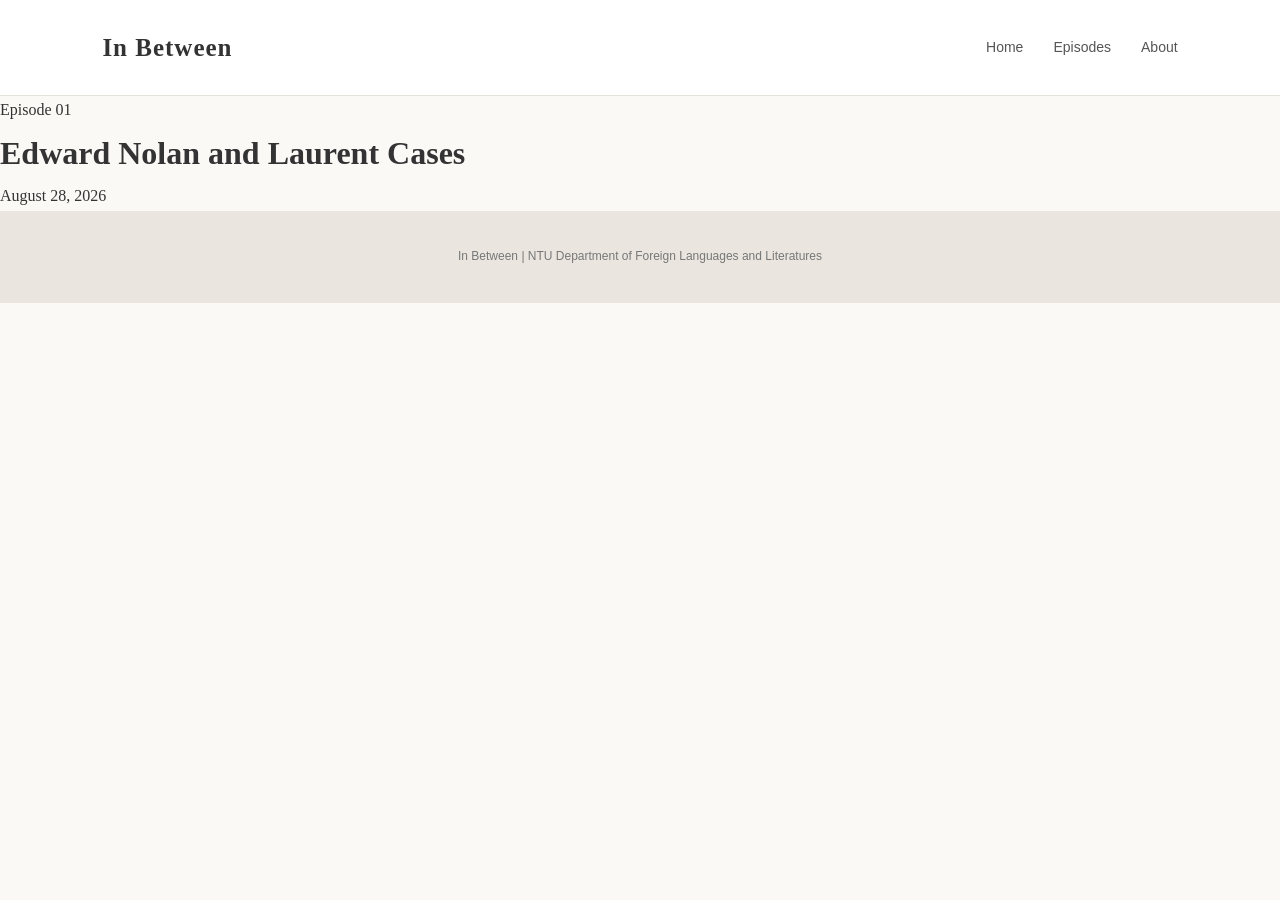
==== commit b582e3a3: "Create episode-01.html" ====
--- a/episodes/episode-01.html
+++ b/episodes/episode-01.html
@@ -1,12 +1,48 @@
-<!DOCTYPE html><html lang="en-us"><head><meta charset="utf-8"><meta http-equiv="X-UA-Compatible" content="IE=edge"><meta name="viewport" content="width=device-width,initial-scale=1"><title>Episode 01: Edward Nolan and Laurent Cases - 之間 (In Between)</title><meta name="description" content="Professors Edward Nolan and Laurent Cases both teach Latin &amp;amp; Greek Classics at National Taiwan University&#x27;s Department of Foreign Languages and Literatures. In this episode, they discuss: Transcript: View PDF Books People Links"><meta name="generator" content="Publii Open-Source CMS for Static Site"><link rel="canonical" href="https://jakey-b.github.io/in-between-podcast/01/"><link rel="alternate" type="application/atom+xml" href="https://jakey-b.github.io/in-between-podcast/feed.xml" title="之間 (In Between) - RSS"><link rel="alternate" type="application/json" href="https://jakey-b.github.io/in-between-podcast/feed.json" title="之間 (In Between) - JSON"><meta property="og:title" content="Episode 01: Edward Nolan and Laurent Cases"><meta property="og:site_name" content="之間 (In Between)"><meta property="og:description" content="Professors Edward Nolan and Laurent Cases both teach Latin &amp;amp; Greek Classics at National Taiwan University&#x27;s Department of Foreign Languages and Literatures. In this episode, they discuss: Transcript: View PDF Books People Links"><meta property="og:url" content="https://jakey-b.github.io/in-between-podcast/01/"><meta property="og:type" content="article"><link rel="stylesheet" href="../assets/css/style.css"><script type="application/ld+json">{"@context":"http://schema.org","@type":"Article","mainEntityOfPage":{"@type":"WebPage","@id":"https://jakey-b.github.io/in-between-podcast/01/"},"headline":"Episode 01: Edward Nolan and Laurent Cases","datePublished":"2026-08-28T12:33+08:00","dateModified":"2026-09-30T10:39+08:00","description":"Professors Edward Nolan and Laurent Cases both teach Latin &amp; Greek Classics at National Taiwan University's Department of Foreign Languages and Literatures. In this episode, they discuss: Transcript: View PDF Books People Links","author":{"@type":"Person","name":"National Taiwan University Department of Foreign Languages & Literatures","url":"https://jakey-b.github.io/in-between-podcast/authors/national-taiwan-university-department-of-foreign-languages-and-literatures/"},"publisher":{"@type":"Organization","name":"National Taiwan University Department of Foreign Languages & Literatures"}}</script><noscript><style>img[loading] {
-                    opacity: 1;
-                }</style></noscript></head><body class="post-template"><header class="top js-header"><a class="logo" href="https://jakey-b.github.io/in-between-podcast/">之間 (In Between)</a></header><main class="post"><article class="content"><div class="hero hero--noimage"><header class="hero__content"><div class="wrapper"><h1>Episode 01: Edward Nolan and Laurent Cases</h1><div class="feed__meta content__meta"><a href="https://jakey-b.github.io/in-between-podcast/authors/national-taiwan-university-department-of-foreign-languages-and-literatures/" class="feed__author">National Taiwan University Department of Foreign Languages &amp; Literatures</a> <time datetime="2026-08-28T12:33" class="feed__date">August 28, 2026</time></div></div></header></div><div class="entry-wrapper content__entry"><figure class="post__image"><img loading="lazy" src="https://jakey-b.github.io/in-between-podcast/media/posts/2/S__9674755-1.jpg" alt="" width="1477" height="1108" sizes="(max-width: 1920px) 100vw, 1920px" srcset="https://jakey-b.github.io/in-between-podcast/media/posts/2/responsive/S__9674755-1-xs.jpg 640w, https://jakey-b.github.io/in-between-podcast/media/posts/2/responsive/S__9674755-1-sm.jpg 768w, https://jakey-b.github.io/in-between-podcast/media/posts/2/responsive/S__9674755-1-md.jpg 1024w, https://jakey-b.github.io/in-between-podcast/media/posts/2/responsive/S__9674755-1-lg.jpg 1366w, https://jakey-b.github.io/in-between-podcast/media/posts/2/responsive/S__9674755-1-xl.jpg 1600w, https://jakey-b.github.io/in-between-podcast/media/posts/2/responsive/S__9674755-1-2xl.jpg 1920w"></figure><p>Professors <a href="https://taiwan.academia.edu/EdwardNolan" target="_blank" rel="noopener">Edward Nolan</a> and <a href="https://taiwan.academia.edu/LaurentCases" target="_blank" rel="noopener">Laurent Cases</a> both teach Latin &amp; Greek Classics at National Taiwan University's Department of Foreign Languages and Literatures.</p><p>In this episode, they discuss:</p><ul><li>1:34–4:17: Reactions to the promotional content of Christopher Nolan's film <em>The Odyssey</em></li><li>4:18–8:51: Researching the classics and finding what you want to research in grad school</li><li>8:52–12:07: Preparation for graduate school (some of which is Classics-specific)</li><li>12:08–16:30: The Latin program at NTU</li><li>16:31–19:54: Latin at the graduate level</li><li>19:55–21:20: Making Latin more accessible to graduate students who didn't study the Classics in their undergrad yeards</li><li>21:21–22:24: Prioritizing coursework and interests as a graduate student</li><li>22:25–25:17: Advice for the graduate journey</li><li>25:18–end: Reading recommendations for entering the Classics</li></ul><div class="post__iframe"><iframe loading="lazy" width="100%" height="202px" src="https://player.rss.com/in-between/3187342?theme=default&amp;v=2&amp;hl=aGlkZV9sb2dv" title="Episode 01: Edward Nolan and Laurent Cases" frameborder="0" allow="accelerometer; autoplay; clipboard-write; encrypted-media; gyroscope; picture-in-picture" allowfullscreen="allowfullscreen" scrolling="no"><a href="https://rss.com/podcasts/in-between/3187342/">Episode 01: Edward Nolan and Laurent Cases | RSS.com</a></iframe></div><p><strong>Transcript</strong>: <a href="https://drive.google.com/file/d/1wYTNZQz8hD3q_YVYF2yixXlyH9Dval0J/view?usp=sharing" target="_blank" rel="noopener noreferrer">View PDF</a></p><h3><strong>References</strong></h3><p><strong>Books</strong></p><ul><li><a href="https://bookshop.org/p/books/the-odyssey-homer/812ee5f8ca465fbe" target="_blank" rel="noopener">Homer's <em>Odyssey</em> (translated by Emily Wilson)</a></li><li><a href="https://bookshop.org/p/books/the-iliad-homer/52ad389c7ea77eb8" target="_blank" rel="noopener">Homer's <em>Iliad</em> (translated by Emily Wilson)</a></li><li><a href="https://bookshop.org/p/books/augustine-confessions-augustine-augustine/3dc6581a03227226" target="_blank" rel="noopener">Augustine's <em>Confessions</em> (Books I-IV) (Cambridge Greek and Latin Classics)</a></li><li><a href="https://bookshop.org/p/books/herodotus-a-very-short-introduction-professor-of-classics-and-history-at-the-city-college-of-new-york-and-the-city-university-of-new-york-graduate-cen/2ae467e4c104dc6b" target="_blank" rel="noopener">Herodotus: A Very Short Introduction (Jennifer T. Roberts)</a></li><li><a href="https://bookshop.org/p/books/the-bellum-catilinarium-of-sallust-and-cicero-s-four-orations-against-catiline-with-notes-together-with-the-bellum-jugurthinum-of-sallust-by-w-tro/dd2bea7efda26b1a?ean=9781021249920&amp;bkshp-astro=t" target="_blank" rel="noopener">Sallust's <em>Bellum Catilinae</em> (translated with notes by W. Trollope)</a></li><li><a href="https://www.cambridge.org/core/series/cambridge-greek-and-latin-classics/9900A4E001E0221C90A6CAD4E6F45A1B" target="_blank" rel="noopener">Cambridge Greek and Latin Classics</a></li><li><a href="https://bookshop.org/p/books/a-history-of-rome-under-the-emperors-theodor-mommsen/1419ef3388af21c8" target="_blank" rel="noopener">Theodor Mommsen's <em>A History of Rome Under the Emperors</em></a></li></ul><p><strong>People</strong></p><ul><li><a href="https://www.rfkuang.com/" target="_blank" rel="noopener">Author R. F. Kuang</a></li><li><a href="https://www.britannica.com/biography/Virgil" target="_blank" rel="noopener">Virgil</a></li><li><a href="https://penelope.uchicago.edu/Thayer/E/Roman/Texts/Herodotus/home.html" target="_blank" rel="noopener">Herodotus</a></li><li><a href="https://iep.utm.edu/cicero-roman-philosopher/" target="_blank" rel="noopener">Cicero</a></li><li><a href="https://history.fas.harvard.edu/people/michael-mccormick" target="_blank" rel="noopener">Professor Michael McCormick</a></li><li><a href="https://classics.columbia.edu/news/2017/8/3/professor-alan-cameron-1938-2017">Professor Alan Cameron</a></li><li><a href="https://www.metmuseum.org/essays/the-byzantine-state-under-justinian-i-justinian-the-great" target="_blank" rel="noopener">Emperor Justinian</a></li><li><a href="https://www.forex.ntu.edu.tw/teacher/?lang=en#:~:text=CHESNEY%2C%20DUNCAN%20DONALD%20McCOLL" target="_blank" rel="noopener">Professor Duncan Chesney at NTU</a></li></ul><p><strong>Links</strong></p><ul><li><a href="https://letterboxd.com/film/the-odyssey-2026/" target="_blank" rel="noopener">Christopher Nolan's <em>The Odyssey</em> (2026)</a></li><li><a href="https://letterboxd.com/film/troy/" target="_blank" rel="noopener">Troy (2004) film</a></li><li><a href="https://www.nobelprize.org/prizes/literature/2016/dylan/lecture/" target="_blank" rel="noopener">Bob Dylan's Nobel Prize Acceptance Speech where he mentioned Homer's <em>Odyssey</em> (2016)</a></li><li><a href="https://nol.ntu.edu.tw/nol/coursesearch/print_table.php?course_id=122%20M5860&amp;class=&amp;dpt_code=1220&amp;ser_no=40506&amp;semester=114-2&amp;lang=EN" target="_blank" rel="noopener noreferrer">Professor Cases's Spring 2026 Latin course on Augustine's Confessions</a></li><li><a href="https://antigonejournal.com/2022/03/roman-graffiti/" target="_blank" rel="noopener">Some Latin graffiti</a></li><li><a href="https://www.nobelprize.org/prizes/literature/1902/ceremony-speech/" target="_blank" rel="noopener">Theodor Mommsen's Nobel Prize Acceptance Speech (1902)</a></li><li><a href="https://people.duke.edu/~wj25/UC_Web_Site/epic/ringcomp.html" target="_blank" rel="noopener">Homeric ring composition</a></li></ul><p> </p><div class="guest-block"><figure class="post__image"><img loading="lazy" src="https://jakey-b.github.io/in-between-podcast/media/posts/2/Nolan-circular-transparent.png" alt="" width="150" height="150" sizes="(max-width: 1920px) 100vw, 1920px" srcset="https://jakey-b.github.io/in-between-podcast/media/posts/2/responsive/Nolan-circular-transparent-xs.png 640w, https://jakey-b.github.io/in-between-podcast/media/posts/2/responsive/Nolan-circular-transparent-sm.png 768w, https://jakey-b.github.io/in-between-podcast/media/posts/2/responsive/Nolan-circular-transparent-md.png 1024w, https://jakey-b.github.io/in-between-podcast/media/posts/2/responsive/Nolan-circular-transparent-lg.png 1366w, https://jakey-b.github.io/in-between-podcast/media/posts/2/responsive/Nolan-circular-transparent-xl.png 1600w, https://jakey-b.github.io/in-between-podcast/media/posts/2/responsive/Nolan-circular-transparent-2xl.png 1920w"></figure><div class="bio"><strong>Edward Nolan</strong> is an Associate Professor of Classics in the Department of Foreign Languages and Literatures at National Taiwan University. He received a PhD in Classical Studies from the University of Michigan in 2021. A cultural historian and philologist, he researches ancient social thought, with a focus on ancient ideas about language. His current book project examines the Classical Greek historian Herodotus through a linguistic lens, revealing his engagement with other fifth-century BCE thinkers and his anticipation of modern linguistic concepts.</div></div><div class="guest-block"><figure class="post__image"><img loading="lazy" src="https://jakey-b.github.io/in-between-podcast/media/posts/2/Cases-circular-transparent.png" alt="" width="150" height="150" sizes="(max-width: 1920px) 100vw, 1920px" srcset="https://jakey-b.github.io/in-between-podcast/media/posts/2/responsive/Cases-circular-transparent-xs.png 640w, https://jakey-b.github.io/in-between-podcast/media/posts/2/responsive/Cases-circular-transparent-sm.png 768w, https://jakey-b.github.io/in-between-podcast/media/posts/2/responsive/Cases-circular-transparent-md.png 1024w, https://jakey-b.github.io/in-between-podcast/media/posts/2/responsive/Cases-circular-transparent-lg.png 1366w, https://jakey-b.github.io/in-between-podcast/media/posts/2/responsive/Cases-circular-transparent-xl.png 1600w, https://jakey-b.github.io/in-between-podcast/media/posts/2/responsive/Cases-circular-transparent-2xl.png 1920w"></figure><div class="bio"><strong>Laurent Cases</strong> is a historian of Late Antiquity, Late-Roman administration, institutions, and law, and currently an assistant professor of Classics in the Department of Foreign Languages and Literatures at the National Taiwan University, Taipei, Taiwan. He studied at the University of California, Santa Barbara (BA), the Institute for Medieval Studies at the University of Leeds (MA), and the Pennsylvania State University (MA/PhD), and was an ERC postdoctoral fellow in the faculty of Law at the University of Pavia. His work traces how the Roman Empire constructed its administrative apparatus and how this apparatus helped inform and transform cultural productions.</div></div><p> </p></div><footer class="content__footer"><div class="entry-wrapper"><p class="content__updated">This article was updated on September 30, 2026</p><div class="content__actions"><div class="content__share"><button class="btn--icon content__share-button js-content__share-button"><svg width="20" height="20" aria-hidden="true"><use xlink:href="https://jakey-b.github.io/in-between-podcast/assets/svg/svg-map.svg#share"></use></svg> <span>Share It</span></button><div class="content__share-popup js-content__share-popup"></div></div></div><div class="content__bio bio"><div><h3 class="h4 bio__name"><a href="https://jakey-b.github.io/in-between-podcast/authors/national-taiwan-university-department-of-foreign-languages-and-literatures/" rel="author">National Taiwan University Department of Foreign Languages &amp; Literatures</a></h3></div></div></div></footer></article></main><footer class="footer footer--glued"><div class="wrapper"><div class="footer__copyright">Powered by Publii</div><button id="backToTop" class="footer__bttop" aria-label="Back to top" title="Back to top"><svg width="20" height="20"><use xlink:href="https://jakey-b.github.io/in-between-podcast/assets/svg/svg-map.svg#toparrow"/></svg></button></div></footer><script defer="defer" src="https://jakey-b.github.io/in-between-podcast/assets/js/scripts.min.js?v&#x3D;dafec4f87fead6718cb125f0b0fc8441"></script><script>window.publiiThemeMenuConfig={mobileMenuMode:'sidebar',animationSpeed:300,submenuWidth: 'auto',doubleClickTime:500,mobileMenuExpandableSubmenus:true,relatedContainerForOverlayMenuSelector:'.top'};</script><script>var images = document.querySelectorAll('img[loading]');
-        for (var i = 0; i < images.length; i++) {
-            if (images[i].complete) {
-                images[i].classList.add('is-loaded');
-            } else {
-                images[i].addEventListener('load', function () {
-                    this.classList.add('is-loaded');
-                }, false);
-            }
-        }</script></body></html>
+
+<!DOCTYPE html>
+<html lang="en">
+
+<head>
+    <meta charset="UTF-8">
+    <meta name="viewport" content="width=device-width, initial-scale=1.0">
+
+    <title>Episode 01 | In Between</title>
+
+    <!-- Shared website styles -->
+    <link rel="stylesheet" href="../css/style.css">
+
+    <!-- Episode-specific styles -->
+    <link rel="stylesheet" href="../css/episode.css">
+</head>
+
+<body>
+
+    <!-- Navigation -->
+    <header class="site-header">
+        <a href="../index.html" class="logo">In Between</a>
+
+        <nav>
+            <a href="../index.html">Home</a>
+            <a href="../index.html#episodes">Episodes</a>
+            <a href="../index.html#about">About</a>
+        </nav>
+    </header>
+
+    <!-- Episode content -->
+    <main class="episode-page">
+
+        <p>Episode 01</p>
+
+        <h1>Edward Nolan and Laurent Cases</h1>
+
+        <p>August 28, 2026</p>
+
+    </main>
+
+    <!-- Footer -->
+    <footer>
+        <p>In Between | NTU Department of Foreign Languages and Literatures</p>
+    </footer>
+
+</body>
+</html>
--- a/css/style.css
+++ b/css/style.css
@@ -0,0 +1,200 @@
+
+/* =========================
+   1. GENERAL SETTINGS
+========================= */
+
+* {
+    box-sizing: border-box;
+    margin: 0;
+    padding: 0;
+}
+
+html {
+    scroll-behavior: smooth;
+}
+
+body {
+    font-family: Georgia, "Times New Roman", serif;
+    color: #333333;
+    background-color: #faf9f6;
+    line-height: 1.8;
+}
+
+/* =========================
+   2. HEADER & NAVIGATION
+========================= */
+
+.site-header {
+    display: flex;
+    justify-content: space-between;
+    align-items: center;
+    padding: 25px 8%;
+    background-color: #ffffff;
+    border-bottom: 1px solid #e5e2dc;
+}
+
+.logo {
+    font-size: 25px;
+    font-weight: bold;
+    color: #333333;
+    text-decoration: none;
+    letter-spacing: 1px;
+}
+
+nav {
+    display: flex;
+    gap: 30px;
+}
+
+nav a {
+    color: #555555;
+    text-decoration: none;
+    font-family: Arial, sans-serif;
+    font-size: 14px;
+}
+
+nav a:hover {
+    color: #a16b50;
+}
+
+/* =========================
+   3. HOME PAGE HERO
+========================= */
+
+.hero {
+    text-align: center;
+    padding: 120px 20px;
+    background-color: #eeeae2;
+}
+
+.eyebrow {
+    font-family: Arial, sans-serif;
+    font-size: 12px;
+    letter-spacing: 2px;
+    text-transform: uppercase;
+    color: #8c7666;
+    margin-bottom: 25px;
+}
+
+.hero h1 {
+    font-size: 64px;
+    font-weight: normal;
+    letter-spacing: 3px;
+    margin-bottom: 20px;
+}
+
+.hero-description {
+    font-size: 18px;
+    color: #666666;
+}
+
+/* =========================
+   4. HOME PAGE CONTENT
+========================= */
+
+.about,
+.episodes {
+    max-width: 900px;
+    margin: 90px auto;
+    padding: 0 25px;
+}
+
+.about h2,
+.episodes h2 {
+    font-size: 30px;
+    font-weight: normal;
+    margin-bottom: 25px;
+    border-bottom: 1px solid #d8d2c8;
+    padding-bottom: 12px;
+}
+
+.about p {
+    font-size: 17px;
+    color: #555555;
+}
+
+/* =========================
+   5. EPISODE CARD
+========================= */
+
+.episode-card {
+    background-color: #ffffff;
+    padding: 35px;
+    border: 1px solid #e8e4dc;
+    margin-top: 25px;
+}
+
+.episode-number {
+    font-family: Arial, sans-serif;
+    font-size: 11px;
+    letter-spacing: 2px;
+    color: #a16b50;
+    margin-bottom: 12px;
+}
+
+.episode-card h3 {
+    font-size: 24px;
+    font-weight: normal;
+    margin-bottom: 12px;
+}
+
+.episode-card p {
+    color: #777777;
+}
+
+.read-more {
+    display: inline-block;
+    margin-top: 20px;
+    color: #a16b50;
+    text-decoration: none;
+}
+
+.read-more:hover {
+    text-decoration: underline;
+}
+
+/* =========================
+   6. FOOTER
+========================= */
+
+footer {
+    text-align: center;
+    padding: 35px 20px;
+    background-color: #eae6df;
+    color: #777777;
+    font-family: Arial, sans-serif;
+    font-size: 12px;
+}
+
+/* =========================
+   7. MOBILE RESPONSIVE
+========================= */
+
+@media (max-width: 600px) {
+
+    .site-header {
+        flex-direction: column;
+        gap: 15px;
+    }
+
+    nav {
+        gap: 18px;
+    }
+
+    .hero {
+        padding: 80px 20px;
+    }
+
+    .hero h1 {
+        font-size: 42px;
+    }
+
+    .about,
+    .episodes {
+        margin: 60px auto;
+    }
+
+    .episode-card {
+        padding: 25px;
+    }
+}
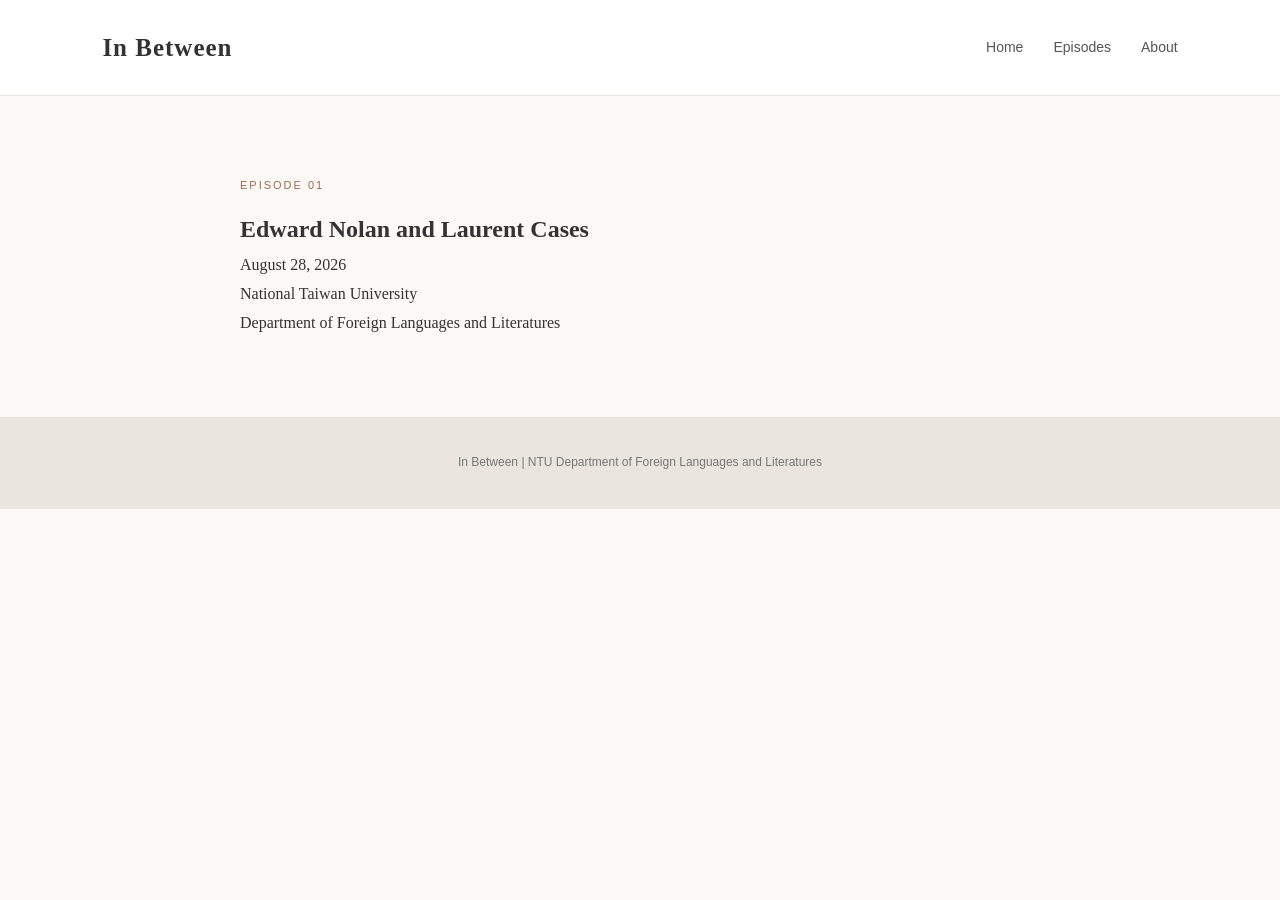
==== commit 0fc13cbd: "Update episode-01.html" ====
--- a/episodes/episode-01.html
+++ b/episodes/episode-01.html
@@ -31,11 +31,23 @@
     <!-- Episode content -->
     <main class="episode-page">
 
-        <p>Episode 01</p>
+        <section class="episode-header">
+
+        <p class="episode-number">EPISODE 01</p>
 
         <h1>Edward Nolan and Laurent Cases</h1>
 
-        <p>August 28, 2026</p>
+        <p class="episode-date">August 28, 2026</p>
+
+        <div class="episode-divider"></div>
+
+        <p class="episode-department">
+            National Taiwan University
+            <br>
+            Department of Foreign Languages and Literatures
+        </p>
+
+</section>
 
     </main>
 
--- a/css/episode.css
+++ b/css/episode.css
@@ -0,0 +1,10 @@
+
+/* =========================
+   EPISODE PAGE
+========================= */
+
+.episode-page {
+    max-width: 850px;
+    margin: 0 auto;
+    padding: 80px 25px;
+}
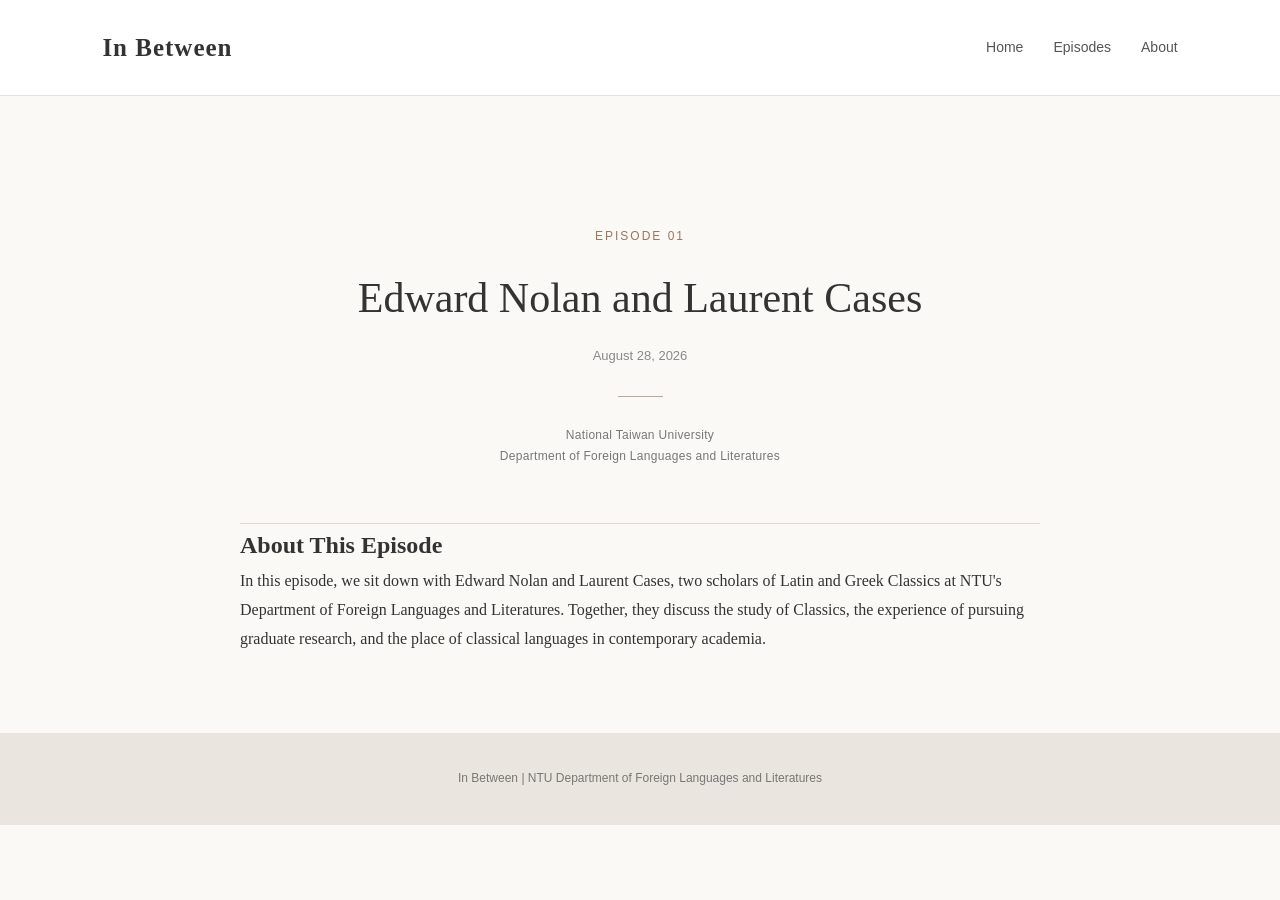
==== commit 7d22eb0f: "Update episode-01.html" ====
--- a/episodes/episode-01.html
+++ b/episodes/episode-01.html
@@ -48,6 +48,20 @@
         </p>
 
 </section>
+        <!-- Episode Introduction -->
+<section class="episode-intro">
+
+    <h2>About This Episode</h2>
+
+    <p>
+        In this episode, we sit down with Edward Nolan and Laurent Cases,
+        two scholars of Latin and Greek Classics at NTU's Department of
+        Foreign Languages and Literatures. Together, they discuss the
+        study of Classics, the experience of pursuing graduate research,
+        and the place of classical languages in contemporary academia.
+    </p>
+
+</section>
 
     </main>
 
--- a/css/episode.css
+++ b/css/episode.css
@@ -8,3 +8,57 @@
     margin: 0 auto;
     padding: 80px 25px;
 }
+
+/* =========================
+   EPISODE HEADER
+========================= */
+
+.episode-header {
+    text-align: center;
+    padding: 50px 0 55px;
+    border-bottom: 1px solid #dedad2;
+}
+
+.episode-number {
+    font-family: Arial, sans-serif;
+    font-size: 12px;
+    letter-spacing: 2px;
+    color: #9a765f;
+    margin-bottom: 22px;
+}
+
+.episode-header h1 {
+    font-size: 42px;
+    font-weight: normal;
+    line-height: 1.35;
+    margin-bottom: 18px;
+}
+
+.episode-date {
+    font-family: Arial, sans-serif;
+    font-size: 13px;
+    color: #888888;
+}
+
+.episode-divider {
+    width: 45px;
+    height: 1px;
+    background-color: #b9a99a;
+    margin: 28px auto;
+}
+
+.episode-department {
+    font-family: Arial, sans-serif;
+    font-size: 12px;
+    line-height: 1.8;
+    color: #777777;
+    letter-spacing: 0.3px;
+}
+
+/* Mobile */
+
+@media (max-width: 600px) {
+    .episode-header h1 {
+        font-size: 32px;
+    }
+}
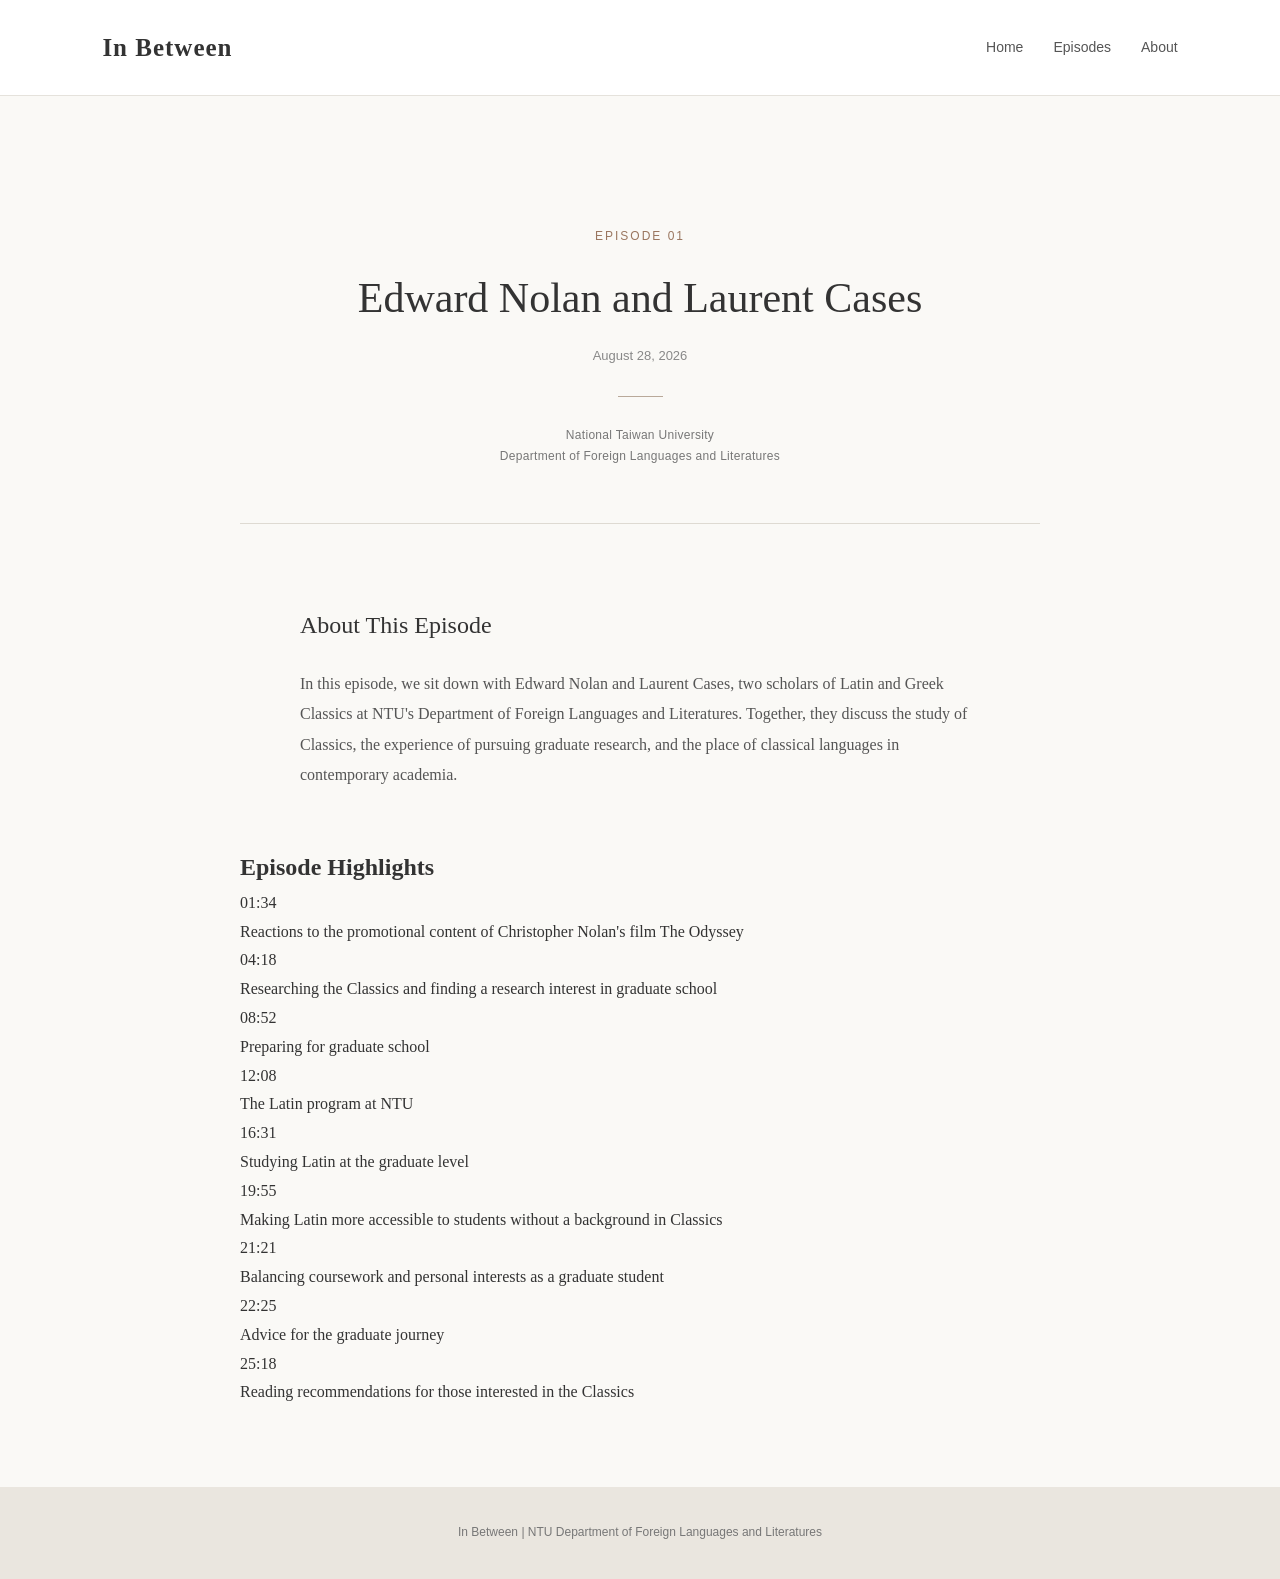
==== commit 32364c0a: "Update episode-01.html" ====
--- a/episodes/episode-01.html
+++ b/episodes/episode-01.html
@@ -63,6 +63,61 @@
 
 </section>
 
+         <!-- Episode Highlights -->
+        <section class="episode-highlights">
+        
+            <h2>Episode Highlights</h2>
+        
+            <div class="timestamp-list">
+        
+                <div class="timestamp-item">
+                    <span class="timestamp">01:34</span>
+                    <p>Reactions to the promotional content of Christopher Nolan's film The Odyssey</p>
+                </div>
+        
+                <div class="timestamp-item">
+                    <span class="timestamp">04:18</span>
+                    <p>Researching the Classics and finding a research interest in graduate school</p>
+                </div>
+        
+                <div class="timestamp-item">
+                    <span class="timestamp">08:52</span>
+                    <p>Preparing for graduate school</p>
+                </div>
+        
+                <div class="timestamp-item">
+                    <span class="timestamp">12:08</span>
+                    <p>The Latin program at NTU</p>
+                </div>
+        
+                <div class="timestamp-item">
+                    <span class="timestamp">16:31</span>
+                    <p>Studying Latin at the graduate level</p>
+                </div>
+        
+                <div class="timestamp-item">
+                    <span class="timestamp">19:55</span>
+                    <p>Making Latin more accessible to students without a background in Classics</p>
+                </div>
+        
+                <div class="timestamp-item">
+                    <span class="timestamp">21:21</span>
+                    <p>Balancing coursework and personal interests as a graduate student</p>
+                </div>
+        
+                <div class="timestamp-item">
+                    <span class="timestamp">22:25</span>
+                    <p>Advice for the graduate journey</p>
+                </div>
+        
+                <div class="timestamp-item">
+                    <span class="timestamp">25:18</span>
+                    <p>Reading recommendations for those interested in the Classics</p>
+                </div>
+        
+            </div>
+        
+        </section>       
     </main>
 
     <!-- Footer -->
--- a/css/episode.css
+++ b/css/episode.css
@@ -62,3 +62,24 @@
         font-size: 32px;
     }
 }
+/* =========================
+   EPISODE INTRODUCTION
+========================= */
+
+.episode-intro {
+    max-width: 680px;
+    margin: 0 auto;
+    padding: 80px 0 55px;
+}
+
+.episode-intro h2 {
+    font-size: 24px;
+    font-weight: normal;
+    margin-bottom: 22px;
+}
+
+.episode-intro p {
+    font-size: 16px;
+    line-height: 1.9;
+    color: #555555;
+}
